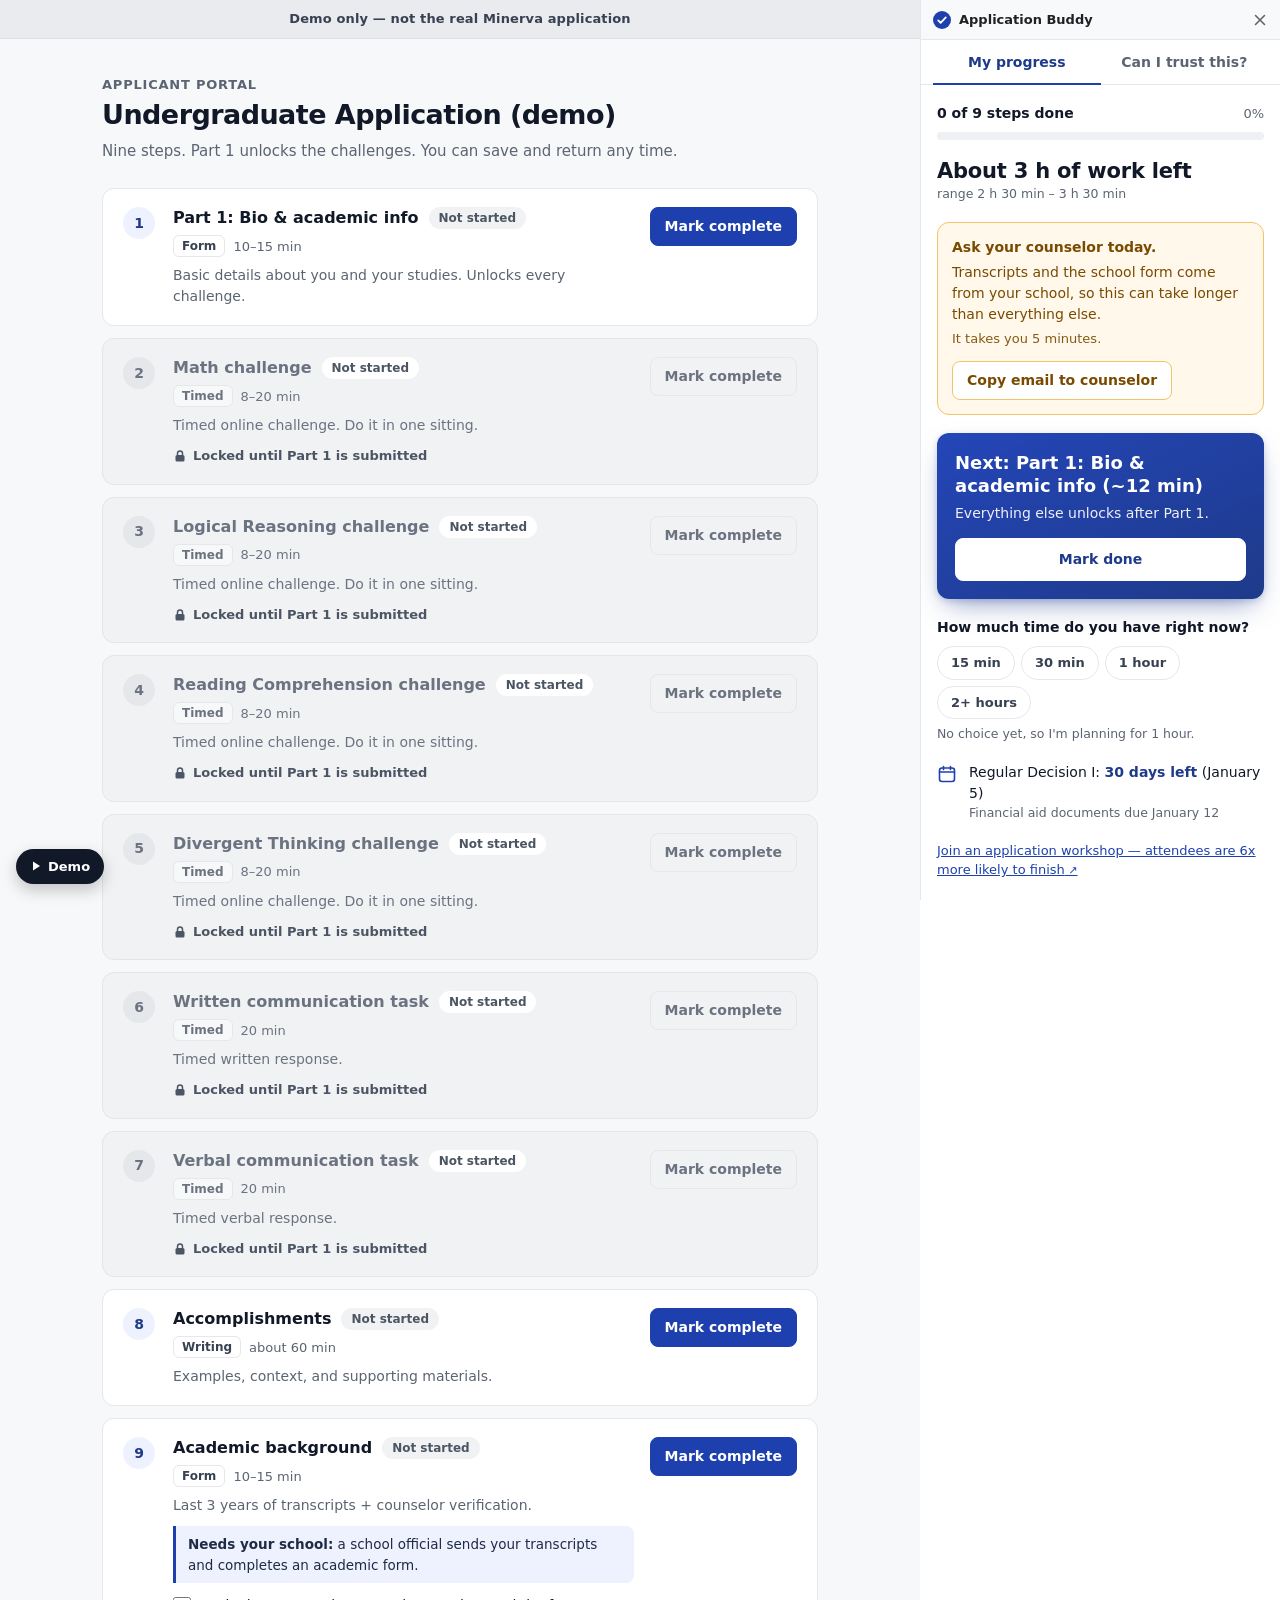
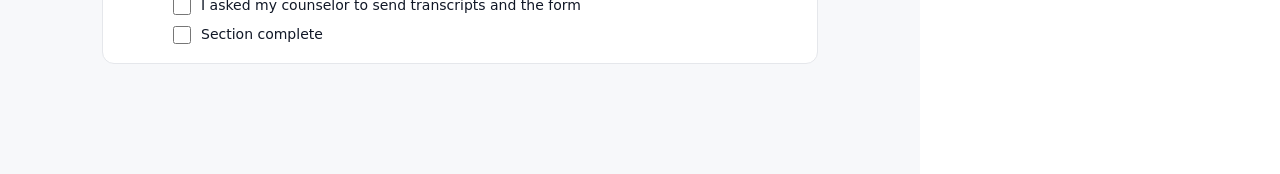
==== application-buddy.html @ 8a514591 "Add Application Buddy demo and Chrome extension prototype application-buddy.html: single-file clicka" ====
<!DOCTYPE html>
<html lang="en">
<head>
<meta charset="utf-8">
<meta name="viewport" content="width=device-width, initial-scale=1">
<title>Minerva Application Buddy (demo)</title>
<style>
/* SHARED-CSS START (also used by the Chrome extension panel) */

/* ---------- Colors, sizes, fonts ---------- */
:root {
  --accent: #1e40af;          /* deep blue: the one accent color */
  --accent-strong: #1e3a8a;
  --accent-soft: #eef2ff;
  --text: #111827;
  --muted: #5b6472;
  --border: #e5e7eb;
  --bg: #ffffff;
  --bg-soft: #f7f8fa;
  --amber-bg: #fff8eb;        /* amber: only for the counselor warning */
  --amber-border: #f3c26b;
  --amber-text: #7a4a00;
  --green: #15803d;           /* green: only for "done" */
  --green-bg: #e8f6ee;
  --green-text: #166534;
  --radius: 12px;
  --radius-sm: 8px;
  --font: system-ui, -apple-system, "Segoe UI", Roboto, "Helvetica Neue", Arial, sans-serif;
}

* { box-sizing: border-box; }
html, body { margin: 0; }
body {
  font-family: var(--font);
  font-size: 15px;
  line-height: 1.5;
  color: var(--text);
  background: var(--bg);
  -webkit-font-smoothing: antialiased;
}
a { color: var(--accent); }
button { font: inherit; cursor: pointer; }
button:disabled { cursor: not-allowed; }
[hidden] { display: none !important; }

/* Visible keyboard focus everywhere */
:focus-visible { outline: 3px solid #2563eb; outline-offset: 2px; border-radius: 6px; }

/* ---------- Buttons ---------- */
.btn {
  display: inline-flex; align-items: center; justify-content: center; gap: 6px;
  border: 1px solid var(--accent);
  background: var(--accent);
  color: #fff;
  border-radius: var(--radius-sm);
  padding: 8px 14px;
  font-size: 14px; font-weight: 600;
  text-decoration: none;
  white-space: nowrap;
  transition: background .15s, border-color .15s, color .15s, transform .1s;
}
.btn:hover { background: var(--accent-strong); border-color: var(--accent-strong); }
.btn:active { transform: translateY(1px); }
.btn-secondary { background: #fff; color: var(--accent); border-color: #c7d2fe; }
.btn-secondary:hover { background: var(--accent-soft); border-color: #a5b4fc; }
.btn:disabled, .btn:disabled:hover { background: #f1f2f4; border-color: #e5e7eb; color: #6b7280; transform: none; }

/* ---------- Side panel shell (looks like a Chrome side panel) ---------- */
.panel { background: #fff; display: flex; flex-direction: column; min-width: 0; }
.panel-bar {
  height: 40px; flex-shrink: 0;
  display: flex; align-items: center; gap: 8px;
  padding: 0 6px 0 12px;
  background: #f8f9fb;
  border-bottom: 1px solid var(--border);
  font-size: 13px; font-weight: 600; color: #202124;
}
.panel-bar .logo { width: 18px; height: 18px; flex-shrink: 0; }
.panel-bar .x {
  margin-left: auto; width: 28px; height: 28px;
  display: grid; place-items: center;
  border: 0; border-radius: 50%; background: transparent; color: #5f6368;
}
.panel-bar .x:hover { background: #e8eaed; }

.tabs { display: flex; flex-shrink: 0; padding: 0 12px; border-bottom: 1px solid var(--border); }
.tab {
  flex: 1; background: none; border: 0;
  border-bottom: 2px solid transparent;
  padding: 12px 4px 10px; margin-bottom: -1px;
  font-size: 14px; font-weight: 600; color: var(--muted);
}
.tab:hover { color: var(--text); }
.tab[aria-selected="true"] { color: var(--accent-strong); border-bottom-color: var(--accent); }

.panel-body { flex: 1; overflow-y: auto; }
.tab-panel { padding: 18px 16px 28px; display: flex; flex-direction: column; gap: 18px; }

.muted { color: var(--muted); }
.block p { margin: 0; }

/* 1. Progress */
.progress-head { display: flex; justify-content: space-between; align-items: baseline; font-size: 14px; font-weight: 600; }
.progress-head .muted { font-weight: 500; font-size: 13px; }
.bar { height: 8px; margin-top: 8px; background: #eef0f3; border-radius: 999px; overflow: hidden; }
.bar-fill {
  height: 100%; width: 0; background: var(--accent); border-radius: 999px;
  transition: width .6s cubic-bezier(.2, .8, .2, 1), background .3s;
}
.bar-fill.complete { background: var(--green); }

/* 2. Time left */
.time-big { font-size: 21px; font-weight: 700; line-height: 1.3; letter-spacing: -.01em; font-variant-numeric: tabular-nums; }
.time-range { margin-top: 2px; font-size: 12.5px; color: var(--muted); }

/* Generic cards */
.card { border: 1px solid var(--border); border-radius: var(--radius); padding: 14px; background: #fff; }
.card p { margin: 0; font-size: 14px; }
.card-title { font-weight: 700; margin-bottom: 4px !important; }
.card-small { margin-top: 4px !important; font-size: 13px !important; opacity: .9; }

/* 3. Waiting on others */
.card-amber { background: var(--amber-bg); border-color: var(--amber-border); color: var(--amber-text); }
.btn-amber { margin-top: 12px; background: #fff; color: var(--amber-text); border-color: var(--amber-border); }
.btn-amber:hover { background: #fff1d6; border-color: #e9a93a; }
.btn-amber.copied { background: var(--green-bg); color: var(--green-text); border-color: #9fd8b5; }
.card-calm { display: flex; gap: 10px; align-items: center; background: var(--bg-soft); color: #374151; font-size: 14px; }
.card-calm svg { flex-shrink: 0; }

/* 4. Next step: the visually strongest element */
.next {
  position: relative; overflow: hidden;
  padding: 18px;
  border-radius: var(--radius);
  background: linear-gradient(155deg, #2446b8 0%, #1e3a8a 100%);
  color: #fff;
  box-shadow: 0 12px 28px -10px rgba(30, 58, 138, .55), 0 2px 6px rgba(30, 58, 138, .18);
  transition: background .4s;
}
.next:focus-visible { outline-color: #93c5fd; }
.next-title { margin: 0 0 6px; font-size: 18px; font-weight: 700; line-height: 1.3; }
.next-why { margin: 0; font-size: 14px; opacity: .92; }
.next-hint {
  display: flex; gap: 8px; align-items: center;
  margin: 10px 0 0; padding: 7px 10px;
  border-radius: 8px; background: rgba(255, 255, 255, .13);
  font-size: 13px;
}
.btn-light { width: 100%; margin-top: 14px; padding: 10px 14px; background: #fff; color: var(--accent-strong); border-color: #fff; }
.btn-light:hover { background: #e0e7ff; border-color: #e0e7ff; }
.next.swap { animation: swap .4s ease; }
@keyframes swap { from { opacity: .35; transform: translateY(6px); } to { opacity: 1; transform: none; } }
.next.celebrate { background: linear-gradient(155deg, #16a34a 0%, #166534 100%); box-shadow: 0 12px 28px -10px rgba(22, 101, 52, .5); }

/* Celebration check + confetti */
.check-anim { display: block; width: 52px; height: 52px; margin-bottom: 10px; }
.check-anim circle { fill: none; stroke: rgba(255, 255, 255, .55); stroke-width: 3; stroke-dasharray: 151; stroke-dashoffset: 151; animation: draw .6s ease-out forwards; }
.check-anim path { fill: none; stroke: #fff; stroke-width: 4; stroke-linecap: round; stroke-linejoin: round; stroke-dasharray: 40; stroke-dashoffset: 40; animation: draw .4s .45s ease-out forwards; }
@keyframes draw { to { stroke-dashoffset: 0; } }
.confetti {
  position: absolute; top: -12px; width: 7px; height: 11px; border-radius: 2px;
  pointer-events: none; opacity: 0;
  animation: confetti-fall 1.5s ease-out forwards;
}
@keyframes confetti-fall {
  0%   { opacity: 1; transform: translate(0, 0) rotate(0deg); }
  100% { opacity: 0; transform: translate(var(--dx), 230px) rotate(var(--rot)); }
}

/* 5. Time picker */
.q { font-size: 14px; font-weight: 600; }
.chips { display: flex; flex-wrap: wrap; gap: 6px; margin-top: 8px; }
.chip {
  padding: 6px 13px; border-radius: 999px;
  border: 1px solid var(--border); background: #fff; color: #374151;
  font-size: 13px; font-weight: 600;
  transition: background .15s, border-color .15s, color .15s;
}
.chip:hover { border-color: #a5b4fc; background: var(--accent-soft); }
.chip[aria-pressed="true"] { background: var(--accent); border-color: var(--accent); color: #fff; }
.assume { margin-top: 6px !important; font-size: 12.5px; color: var(--muted); }

/* 6. Deadline */
.deadline { display: flex; gap: 12px; align-items: flex-start; }
.deadline svg { flex-shrink: 0; margin-top: 2px; color: var(--accent); }
.deadline-main { font-size: 14px; }
.deadline-main strong { color: var(--accent-strong); }
.deadline-sub { font-size: 12.5px; color: var(--muted); }

/* 7. Workshop link */
.small-link { font-size: 13px; font-weight: 500; }

/* Trust tab */
.card-q { margin: 0 0 6px; font-size: 15px; }
.card-actions { display: flex; flex-wrap: wrap; align-items: center; gap: 8px 14px; margin-top: 12px; }
.card-actions .btn { white-space: normal; text-align: center; }
.text-link { font-size: 13.5px; font-weight: 500; }
a[target="_blank"].text-link::after, a[target="_blank"].small-link::after { content: " \2197"; font-size: .85em; }
.dates { width: 100%; border-collapse: collapse; font-size: 13px; margin-top: 6px; }
.dates th, .dates td { text-align: left; padding: 7px 6px 7px 0; border-bottom: 1px solid var(--border); vertical-align: top; }
.dates th { font-size: 12px; font-weight: 600; color: var(--muted); }
.dates tr:last-child td { border-bottom: 0; }
.dates td:first-child { font-weight: 600; }
.footnote { margin: 0; font-size: 12.5px; color: var(--muted); text-align: center; }

/* Respect "reduce motion" settings */
@media (prefers-reduced-motion: reduce) {
  *, *::before, *::after { animation: none !important; transition: none !important; }
  .check-anim circle, .check-anim path { stroke-dashoffset: 0; }
  .confetti { display: none; }
}
/* SHARED-CSS END */

/* ---------- Page layout: portal on the left, panel on the right ---------- */
.app { display: grid; grid-template-columns: minmax(0, 1fr) 360px; min-height: 100vh; }
.app > .panel { position: sticky; top: 0; height: 100vh; width: 360px; border-left: 1px solid var(--border); }
@media (max-width: 899px) {
  .app { grid-template-columns: 1fr; }
  .app > .panel { position: static; height: auto; width: 100%; border-left: 0; border-top: 1px solid var(--border); }
  .app > .panel .panel-body { overflow: visible; }
}

/* ---------- Mock application portal ---------- */
.portal { background: var(--bg-soft); min-width: 0; }
.demo-banner {
  padding: 9px 16px; text-align: center;
  background: #e9ebef; color: #374151;
  font-size: 13px; font-weight: 600; letter-spacing: .01em;
  border-bottom: 1px solid #dcdfe4;
}
.portal-inner { max-width: 780px; margin: 0 auto; padding: 36px 32px 110px; }
.portal-kicker { margin: 0 0 4px; font-size: 13px; font-weight: 600; color: var(--muted); text-transform: uppercase; letter-spacing: .06em; }
.portal h1 { margin: 0; font-size: 27px; letter-spacing: -.02em; line-height: 1.25; }
.portal-sub { margin: 8px 0 0; color: var(--muted); }

.step-list { list-style: none; margin: 26px 0 0; padding: 0; display: flex; flex-direction: column; gap: 12px; }
.step-card {
  display: grid; grid-template-columns: 34px minmax(0, 1fr) auto; gap: 16px; align-items: start;
  padding: 18px 20px;
  background: #fff;
  border: 1px solid var(--border);
  border-radius: var(--radius);
  transition: background .25s, border-color .25s, box-shadow .25s;
}
.step-num {
  width: 32px; height: 32px; border-radius: 50%;
  display: grid; place-items: center;
  background: var(--accent-soft); color: var(--accent-strong);
  font-size: 14px; font-weight: 700;
  transition: background .25s, color .25s;
}
.step-num .tick { display: none; }
.step-card.done { border-color: #cdebd9; }
.step-card.done .step-num { background: var(--green-bg); color: var(--green-text); }
.step-card.done .step-num .num { display: none; }
.step-card.done .step-num .tick { display: block; }
.step-top { display: flex; flex-wrap: wrap; align-items: center; gap: 6px 10px; }
.step-name { margin: 0; font-size: 16px; font-weight: 650; line-height: 1.35; }
.pill { padding: 2px 10px; border-radius: 999px; background: #f1f2f4; color: #4b5563; font-size: 12px; font-weight: 600; transition: background .25s, color .25s; }
.pill.done { background: var(--green-bg); color: var(--green-text); }
.step-meta { display: flex; flex-wrap: wrap; align-items: center; gap: 8px; margin-top: 6px; font-size: 13px; color: var(--muted); }
.tag { padding: 1px 8px; border-radius: 6px; border: 1px solid var(--border); background: #fff; color: #374151; font-size: 12px; font-weight: 600; }
.step-desc { margin: 8px 0 0; font-size: 14px; color: var(--muted); }
.lock-note { display: flex; align-items: center; gap: 6px; margin: 10px 0 0; font-size: 13px; font-weight: 600; color: #4b5563; }

/* Locked challenge cards are greyed out */
.step-card.locked { background: #f1f2f4; border-color: #e3e5e9; }
.step-card.locked .step-name,
.step-card.locked .step-desc,
.step-card.locked .step-meta { color: #6b7280; }
.step-card.locked .step-num { background: #e5e7eb; color: #6b7280; }
.step-card.locked .tag { background: #f7f8fa; color: #6b7280; }
.step-card.locked .pill { background: #fff; }

/* Step 9: external dependency + two checkboxes */
.ext-note { margin-top: 10px; padding: 8px 12px; border-left: 3px solid var(--accent); background: var(--accent-soft); border-radius: 0 8px 8px 0; font-size: 13.5px; color: #1f2a44; }
.checks { display: flex; flex-direction: column; gap: 8px; margin-top: 12px; }
.check { display: flex; align-items: flex-start; gap: 10px; font-size: 14px; cursor: pointer; }
.check input { width: 18px; height: 18px; margin: 2px 0 0; flex-shrink: 0; accent-color: var(--accent); cursor: pointer; }

/* Highlight a card when the panel changes it */
.step-card.flash { animation: flash 1.1s ease-out; }
@keyframes flash { 0% { box-shadow: 0 0 0 4px rgba(37, 99, 235, .45); } 100% { box-shadow: 0 0 0 0 rgba(37, 99, 235, 0); } }

@media (max-width: 600px) {
  .portal-inner { padding: 24px 16px 100px; }
  .step-card { grid-template-columns: 32px minmax(0, 1fr); padding: 16px; }
  .step-action { grid-column: 2; }
}

/* ---------- Floating demo controls ---------- */
.demo { position: fixed; left: 16px; bottom: 16px; z-index: 50; }
.demo-toggle {
  display: inline-flex; align-items: center; gap: 6px;
  padding: 8px 14px; border: 0; border-radius: 999px;
  background: #111827; color: #fff;
  font-size: 13px; font-weight: 600;
  box-shadow: 0 6px 16px rgba(0, 0, 0, .22);
}
.demo-toggle:hover { background: #1f2937; }
.demo-menu {
  position: absolute; left: 0; bottom: 46px; min-width: 200px;
  display: flex; flex-direction: column; padding: 6px;
  background: #fff; border: 1px solid var(--border); border-radius: 12px;
  box-shadow: 0 12px 32px rgba(0, 0, 0, .14);
}
.demo-menu .label { padding: 6px 10px 4px; font-size: 11px; font-weight: 700; color: var(--muted); text-transform: uppercase; letter-spacing: .06em; }
.demo-menu button { padding: 8px 10px; border: 0; border-radius: 8px; background: none; text-align: left; font-size: 14px; color: var(--text); }
.demo-menu button:hover { background: var(--bg-soft); }
.demo-menu hr { width: 100%; margin: 4px 0; border: 0; border-top: 1px solid var(--border); }

.toast {
  position: fixed; left: 50%; bottom: 20px; z-index: 60;
  transform: translate(-50%, 20px); opacity: 0;
  padding: 8px 14px; border-radius: 999px;
  background: #111827; color: #fff; font-size: 13px; font-weight: 600;
  pointer-events: none; transition: opacity .2s, transform .2s;
}
.toast.show { opacity: 1; transform: translate(-50%, 0); }
</style>
</head>
<body>

<div class="app">

  <!-- ======================= LEFT: MOCK APPLICATION PORTAL ======================= -->
  <main class="portal" id="portal">
    <div class="demo-banner" role="note">Demo only — not the real Minerva application</div>
    <div class="portal-inner">
      <p class="portal-kicker">Applicant portal</p>
      <h1>Undergraduate Application (demo)</h1>
      <p class="portal-sub">Nine steps. Part 1 unlocks the challenges. You can save and return any time.</p>
      <!-- Step cards are generated from the STEPS array in the script below -->
      <ol class="step-list" id="stepList" aria-label="Application steps"></ol>
    </div>
  </main>

  <!-- ======================= RIGHT: BUDDY SIDE PANEL ======================= -->
<!-- PANEL START -->
  <aside class="panel" id="buddyPanel" aria-label="Application Buddy">
    <!-- Thin top bar, like Chrome's side panel -->
    <div class="panel-bar">
      <svg class="logo" viewBox="0 0 20 20" aria-hidden="true"><circle cx="10" cy="10" r="10" fill="#1e40af"/><path d="M5.8 10.4l2.7 2.7 5.7-6" fill="none" stroke="#fff" stroke-width="2" stroke-linecap="round" stroke-linejoin="round"/></svg>
      <span>Application Buddy</span>
      <button class="x" id="closeBtn" type="button" aria-label="Close panel" title="Close">
        <svg width="14" height="14" viewBox="0 0 14 14" aria-hidden="true"><path d="M2.5 2.5l9 9M11.5 2.5l-9 9" stroke="currentColor" stroke-width="1.6" stroke-linecap="round"/></svg>
      </button>
    </div>

    <!-- Two tabs -->
    <div class="tabs" role="tablist" aria-label="Buddy sections">
      <button class="tab" type="button" role="tab" id="tabBtnProgress" aria-controls="tabProgress" aria-selected="true" tabindex="0">My progress</button>
      <button class="tab" type="button" role="tab" id="tabBtnTrust" aria-controls="tabTrust" aria-selected="false" tabindex="-1">Can I trust this?</button>
    </div>

    <div class="panel-body">

      <!-- ============ TAB 1: MY PROGRESS ============ -->
      <section class="tab-panel" id="tabProgress" role="tabpanel" aria-labelledby="tabBtnProgress">

        <!-- 1. Progress bar -->
        <div class="block">
          <div class="progress-head">
            <span id="progressText">0 of 9 steps done</span>
            <span class="muted" id="progressPct">0%</span>
          </div>
          <div class="bar" id="progressBar" role="progressbar" aria-label="Steps done" aria-valuemin="0" aria-valuemax="9" aria-valuenow="0">
            <div class="bar-fill" id="progressFill"></div>
          </div>
        </div>

        <!-- 2. Time left -->
        <div class="block">
          <p class="time-big" id="timeLeft">About 3 h of work left</p>
          <p class="time-range" id="timeRange"></p>
        </div>

        <!-- 3. Waiting on others -->
        <div class="card card-amber" id="counselorCard">
          <p class="card-title">Ask your counselor today.</p>
          <p>Transcripts and the school form come from your school, so this can take longer than everything else.</p>
          <p class="card-small">It takes you 5 minutes.</p>
          <button class="btn btn-amber" id="copyEmailBtn" type="button">Copy email to counselor</button>
        </div>
        <div class="card card-calm" id="counselorNote" hidden>
          <svg width="18" height="18" viewBox="0 0 20 20" aria-hidden="true"><circle cx="10" cy="10" r="10" fill="#e8f6ee"/><path d="M5.8 10.4l2.7 2.7 5.7-6" fill="none" stroke="#15803d" stroke-width="2" stroke-linecap="round" stroke-linejoin="round"/></svg>
          <span>Counselor asked — follow up if nothing arrives.</span>
        </div>

        <!-- 4. Next step (most important element) -->
        <div class="next" id="nextCard" tabindex="-1" aria-live="polite">
          <svg class="check-anim" id="celebrateArt" viewBox="0 0 52 52" aria-hidden="true" hidden><circle cx="26" cy="26" r="24"/><path d="M15 27l7.5 7.5L37.5 19"/></svg>
          <h2 class="next-title" id="nextTitle">Next: …</h2>
          <p class="next-why" id="nextWhy"></p>
          <p class="next-hint" id="nextHint" hidden></p>
          <button class="btn btn-light" id="nextBtn" type="button">Mark done</button>
        </div>

        <!-- 5. Time picker -->
        <div class="block">
          <p class="q" id="timeQ">How much time do you have right now?</p>
          <div class="chips" id="timeChips" role="group" aria-labelledby="timeQ"></div>
          <p class="assume" id="timeAssume">No choice yet, so I'm planning for 1 hour.</p>
        </div>

        <!-- 6. Deadline countdown -->
        <div class="block deadline">
          <svg width="20" height="20" viewBox="0 0 20 20" aria-hidden="true"><rect x="2.5" y="4" width="15" height="13.5" rx="2.5" fill="none" stroke="currentColor" stroke-width="1.6"/><path d="M2.5 8h15M6.5 2.5v3M13.5 2.5v3" stroke="currentColor" stroke-width="1.6" stroke-linecap="round"/></svg>
          <div>
            <p class="deadline-main" id="deadlineMain"></p>
            <p class="deadline-sub" id="deadlineSub"></p>
          </div>
        </div>

        <!-- 7. Workshop link -->
        <a class="small-link" href="https://www.minerva.edu/events/" target="_blank" rel="noopener">Join an application workshop — attendees are 6x more likely to finish</a>
        <!-- EXTENSION-CHECKLIST-SLOT -->
      </section>

      <!-- ============ TAB 2: CAN I TRUST THIS? ============ -->
      <section class="tab-panel" id="tabTrust" role="tabpanel" aria-labelledby="tabBtnTrust" hidden>

        <article class="card">
          <h3 class="card-q">Is Minerva accredited?</h3>
          <p>Yes. Minerva University is an independent, non-profit institution accredited by the WASC Senior College and University Commission (WSCUC).</p>
          <div class="card-actions">
            <a class="btn btn-secondary" href="https://www.wscuc.org/" target="_blank" rel="noopener">Verify on WSCUC's website</a>
            <a class="text-link" href="https://www.minerva.edu/accreditation" target="_blank" rel="noopener">Minerva's accreditation page</a>
          </div>
        </article>

        <article class="card">
          <h3 class="card-q">Is the application legit?</h3>
          <p>Yes. There are no standardized tests; you take timed online challenges instead, and you can save and return any time.</p>
          <div class="card-actions">
            <a class="text-link" href="https://www.minerva.edu/undergraduate/admissions/" target="_blank" rel="noopener">Minerva's admissions page</a>
          </div>
        </article>

        <article class="card">
          <h3 class="card-q">Key dates</h3>
          <!-- Filled from the DEADLINES array -->
          <table class="dates" id="datesTable"></table>
        </article>

        <article class="card">
          <h3 class="card-q">Talk to a real person</h3>
          <div class="card-actions">
            <a class="btn" href="mailto:admissions@minerva.edu">Email admissions</a>
            <button class="btn btn-secondary" type="button" disabled>Chat with a current student — coming soon</button>
          </div>
        </article>

        <p class="footnote">Answers link to sources so you can check them yourself.</p>
      </section>
    </div>
  </aside>
<!-- PANEL END -->
</div>

<!-- ======================= DEMO CONTROLS (bottom-left) ======================= -->
<div class="demo" id="demo">
  <div class="demo-menu" id="demoMenu" hidden>
    <span class="label">Jump to a state</span>
    <button type="button" data-preset="fresh">Fresh applicant</button>
    <button type="button" data-preset="halfway">Halfway</button>
    <button type="button" data-preset="almost">Almost done</button>
    <hr>
    <button type="button" data-preset="reset">Reset</button>
  </div>
  <button class="demo-toggle" id="demoToggle" type="button" aria-expanded="false" aria-controls="demoMenu">
    <svg width="12" height="12" viewBox="0 0 12 12" aria-hidden="true"><path d="M3 1.5v9l7-4.5z" fill="currentColor"/></svg>
    Demo
  </button>
</div>
<div class="toast" id="toast" role="status" aria-live="polite"></div>

<script>
// SHARED-JS START (also used by the Chrome extension panel)

/* =====================================================================
   1. APPLICATION DATA  <-- edit times and text here
   min / max = Minerva's published range in minutes, mid = midpoint used for totals.
   type: "form" | "timed" | "writing". Timed steps 2-7 stay locked until step 1 is done.
   ===================================================================== */
const STEPS = [
  { id: 1, name: "Part 1: Bio & academic info", type: "form", min: 10, max: 15, mid: 12,
    desc: "Basic details about you and your studies. Unlocks every challenge." },
  { id: 2, name: "Math challenge", type: "timed", min: 8, max: 20, mid: 14,
    desc: "Timed online challenge. Do it in one sitting." },
  { id: 3, name: "Logical Reasoning challenge", type: "timed", min: 8, max: 20, mid: 14,
    desc: "Timed online challenge. Do it in one sitting." },
  { id: 4, name: "Reading Comprehension challenge", type: "timed", min: 8, max: 20, mid: 14,
    desc: "Timed online challenge. Do it in one sitting." },
  { id: 5, name: "Divergent Thinking challenge", type: "timed", min: 8, max: 20, mid: 14,
    desc: "Timed online challenge. Do it in one sitting." },
  { id: 6, name: "Written communication task", type: "timed", min: 20, max: 20, mid: 20,
    desc: "Timed written response." },
  { id: 7, name: "Verbal communication task", type: "timed", min: 20, max: 20, mid: 20,
    desc: "Timed verbal response." },
  { id: 8, name: "Accomplishments", type: "writing", min: 60, max: 60, mid: 60, approx: true,
    desc: "Examples, context, and supporting materials." },
  { id: 9, name: "Academic background", type: "form", min: 10, max: 15, mid: 12, external: true,
    desc: "Last 3 years of transcripts + counselor verification." },
];

// Deadlines (dates are YYYY-MM-DD)
const DEADLINES = [
  { round: "Regular Decision I",  admissions: "2027-01-05", aid: "2027-01-12", decisions: "2027-02-26" },
  { round: "Regular Decision II", admissions: "2027-03-02", aid: "2027-03-09", decisions: "2027-04-12" },
];

// Time picker choices (minutes). "2+ hours" counts as 120.
const TIME_CHOICES = [
  { label: "15 min",   minutes: 15 },
  { label: "30 min",   minutes: 30 },
  { label: "1 hour",   minutes: 60 },
  { label: "2+ hours", minutes: 120 },
];
const DEFAULT_MINUTES = 60;   // used when no time is picked
const FOCUS_BUFFER = 5;       // timed steps need their max time + 5 min

const TYPE_LABEL = { form: "Form", timed: "Timed", writing: "Writing" };

// Template copied by "Copy email to counselor"
const COUNSELOR_EMAIL = [
  "Subject: Transcript request for my Minerva University application",
  "",
  "Hi [Counselor's name],",
  "",
  "I'm applying to Minerva University (Regular Decision I, deadline January 5, 2027).",
  "Could you please send my transcripts from the last 3 years and complete the school's academic form when Minerva's request arrives?",
  "",
  "Thank you so much for your help!",
  "",
  "Best,",
  "[Your name]",
].join("\n");

/* =====================================================================
   2. STATE  (what the applicant has done)
   done:  { stepId: true }   asked: step 9(a) checkbox   time: picked minutes or null
   ===================================================================== */
const STORAGE_KEY = "minervaBuddy.v1";
let state = freshState();

function freshState() {
  return { done: {}, asked: false, time: null };
}

// Turn whatever was saved into a clean, valid state object
function normalizeState(raw) {
  const clean = freshState();
  if (raw && typeof raw === "object") {
    if (raw.done && typeof raw.done === "object") {
      STEPS.forEach(s => { if (raw.done[s.id]) clean.done[s.id] = true; });
    }
    clean.asked = !!raw.asked;
    if (TIME_CHOICES.some(c => c.minutes === raw.time)) clean.time = raw.time;
  }
  return clean;
}

function isDone(id) { return state.done[id] === true; }
function doneCount() { return STEPS.filter(s => isDone(s.id)).length; }
function isLocked(step) { return step.type === "timed" && !isDone(1); }
function stepById(id) { return STEPS.find(s => s.id === id); }

// Mark a step done / not done. Finishing step 9 implies the counselor was asked.
function setStepDone(id, value) {
  if (value) state.done[id] = true; else delete state.done[id];
  if (id === 9 && value) state.asked = true;
}

// Step 9(a). Un-asking the counselor also un-completes step 9.
function setAsked(value) {
  state.asked = value;
  if (!value) delete state.done[9];
}

/* =====================================================================
   3. SMALL HELPERS
   ===================================================================== */
const $ = id => document.getElementById(id);
const reduceMotion = window.matchMedia && window.matchMedia("(prefers-reduced-motion: reduce)").matches;

function roundTo5(min) { return Math.round(min / 5) * 5; }

// 130 -> "2 h 10 min", 180 -> "3 h", 45 -> "45 min"
function formatMinutes(min) {
  const m = roundTo5(min);
  if (m <= 0) return "0 min";
  const h = Math.floor(m / 60), r = m % 60;
  if (!h) return r + " min";
  if (!r) return h + " h";
  return h + " h " + r + " min";
}

function rangeText(step) {
  if (step.min === step.max) return (step.approx ? "about " : "") + step.min + " min";
  return step.min + "–" + step.max + " min";
}

// Dates are compared as calendar days (no time-zone surprises)
function dayValue(iso) { const [y, m, d] = iso.split("-").map(Number); return Date.UTC(y, m - 1, d); }
function daysUntil(iso) {
  const now = new Date();
  const today = Date.UTC(now.getFullYear(), now.getMonth(), now.getDate());
  return Math.round((dayValue(iso) - today) / 86400000);
}
function longDate(iso)  { return new Date(dayValue(iso)).toLocaleDateString("en-US", { month: "long", day: "numeric", timeZone: "UTC" }); }
function shortDate(iso) { return new Date(dayValue(iso)).toLocaleDateString("en-US", { month: "short", day: "numeric", year: "numeric", timeZone: "UTC" }); }

// The first round whose admissions deadline hasn't passed yet
function activeRound() { return DEADLINES.find(r => daysUntil(r.admissions) >= 0) || null; }

// Copy text to the clipboard, with an old-school fallback
async function copyText(text) {
  try { await navigator.clipboard.writeText(text); return true; } catch (e) { /* try fallback */ }
  try {
    const ta = document.createElement("textarea");
    ta.value = text; ta.setAttribute("readonly", ""); ta.style.position = "fixed"; ta.style.opacity = "0";
    document.body.appendChild(ta); ta.select();
    const ok = document.execCommand("copy");
    ta.remove();
    return ok;
  } catch (e) { return false; }
}

/* =====================================================================
   4. NEXT-STEP RULES  (plain if/else, no AI)
   ===================================================================== */
function getNextStep() {
  if (doneCount() === STEPS.length) return { kind: "done" };

  if (!isDone(1)) {
    return { kind: "step", step: stepById(1), why: "Everything else unlocks after Part 1." };
  }
  if (!state.asked) {
    return { kind: "counselor", why: "This one depends on someone else, so start it first." };
  }

  const available = state.time ?? DEFAULT_MINUTES;
  for (const step of STEPS) {
    if (isDone(step.id)) continue;
    const fits = step.type === "timed"
      ? available >= step.max + FOCUS_BUFFER   // timed: needs full focus time
      : available >= step.mid;                 // others: midpoint is enough
    if (fits) {
      return {
        kind: "step", step,
        why: "First open step that fits " + (state.time ? "your " + choiceLabel(state.time) : "about 1 hour") + ".",
        hint: step.type === "timed" ? "Find a quiet spot and close other programs." : null,
      };
    }
  }
  return { kind: "none" };
}

function choiceLabel(min) { return (TIME_CHOICES.find(c => c.minutes === min) || {}).label || min + " min"; }

/* =====================================================================
   5. PANEL RENDERING  (reads state, updates the panel)
   ===================================================================== */
function renderPanel() {
  renderProgress();
  renderTimeLeft();
  renderWaiting();
  renderNext();
  renderChips();
  renderDeadline();
}

// 1. Progress bar
function renderProgress() {
  const n = doneCount(), total = STEPS.length;
  const pct = Math.round((n / total) * 100);
  $("progressText").textContent = n + " of " + total + " steps done";
  $("progressPct").textContent = pct + "%";
  $("progressFill").style.width = pct + "%";
  $("progressFill").classList.toggle("complete", n === total);
  $("progressBar").setAttribute("aria-valuenow", n);
  $("progressBar").setAttribute("aria-valuetext", n + " of " + total + " steps done");
}

// 2. Time left (number animates smoothly between values)
let shownMinutes = null, timeAnim = null;
function renderTimeLeft() {
  const open = STEPS.filter(s => !isDone(s.id));
  const sum = key => open.reduce((t, s) => t + s[key], 0);
  const target = sum("mid");

  $("timeRange").textContent = open.length
    ? "range " + formatMinutes(sum("min")) + " – " + formatMinutes(sum("max"))
    : "All 9 steps are complete.";

  const paint = v => {
    $("timeLeft").textContent = roundTo5(v) > 0 ? "About " + formatMinutes(v) + " of work left" : "No work left. Just submit!";
  };
  cancelAnimationFrame(timeAnim);
  if (shownMinutes === null || reduceMotion) { shownMinutes = target; paint(target); return; }
  const from = shownMinutes, start = performance.now(), duration = 500;
  const tick = now => {
    const p = Math.min(1, (now - start) / duration);
    shownMinutes = from + (target - from) * (1 - Math.pow(1 - p, 3));  // ease-out
    paint(p < 1 ? shownMinutes : target);
    if (p < 1) timeAnim = requestAnimationFrame(tick); else shownMinutes = target;
  };
  timeAnim = requestAnimationFrame(tick);
}

// 3. Waiting on others
function renderWaiting() {
  $("counselorCard").hidden = state.asked;
  $("counselorNote").hidden = !state.asked;
}

// 4. Next step card
let lastNextKey = null;
function renderNext() {
  const next = getNextStep();
  const card = $("nextCard"), title = $("nextTitle"), why = $("nextWhy"), hint = $("nextHint"), btn = $("nextBtn");
  let key;

  card.classList.remove("celebrate");
  $("celebrateArt").setAttribute("hidden", "");   // SVGs need the attribute, not .hidden
  hint.hidden = true;
  btn.hidden = false;

  if (next.kind === "done") {
    key = "done";
    const round = activeRound();
    card.classList.add("celebrate");
    $("celebrateArt").removeAttribute("hidden");
    title.textContent = "Everything's done — submit before " + (round ? longDate(round.admissions) : "the deadline") + "!";
    why.textContent = "All 9 steps are complete. Nice work.";
    btn.hidden = true;
  } else if (next.kind === "counselor") {
    key = "counselor";
    title.textContent = "Next: Email your counselor (5 min)";
    why.textContent = next.why;
    btn.setAttribute("aria-label", "Mark counselor email done");
  } else if (next.kind === "step") {
    key = "step-" + next.step.id;
    title.textContent = "Next: " + next.step.name + " (~" + next.step.mid + " min)";
    why.textContent = next.why;
    if (next.hint) { hint.textContent = next.hint; hint.hidden = false; }
    btn.setAttribute("aria-label", "Mark " + next.step.name + " done");
  } else {
    key = "none";
    title.textContent = "Not enough time for a full step.";
    why.textContent = isDone(8)
      ? "Use it to review what you've already finished."
      : "Use it to gather links and files for your Accomplishments.";
    btn.hidden = true;
  }

  // Animate only when the suggestion actually changes
  if (lastNextKey !== null && key !== lastNextKey && !reduceMotion) {
    card.classList.remove("swap"); void card.offsetWidth; card.classList.add("swap");
    if (key === "done") burstConfetti(card);
  }
  lastNextKey = key;
}

function burstConfetti(container) {
  const colors = ["#ffffff", "#bbf7d0", "#86efac", "#bfdbfe", "#fde68a"];
  for (let i = 0; i < 28; i++) {
    const c = document.createElement("span");
    c.className = "confetti";
    c.style.left = (5 + Math.random() * 90) + "%";
    c.style.background = colors[i % colors.length];
    c.style.setProperty("--dx", (Math.random() * 80 - 40) + "px");
    c.style.setProperty("--rot", (Math.random() * 720 - 360) + "deg");
    c.style.animationDelay = (Math.random() * 0.25) + "s";
    container.appendChild(c);
    setTimeout(() => c.remove(), 1900);
  }
}

// 5. Time picker chips
function renderChips() {
  document.querySelectorAll("#timeChips .chip").forEach(chip => {
    chip.setAttribute("aria-pressed", String(Number(chip.dataset.minutes) === state.time));
  });
  $("timeAssume").hidden = state.time !== null;
}

// 6. Deadline countdown (uses today's real date)
function renderDeadline() {
  const round = activeRound();
  if (!round) {
    $("deadlineMain").textContent = "All 2027 application deadlines have passed.";
    $("deadlineSub").textContent = "";
    return;
  }
  const d = daysUntil(round.admissions);
  const left = d === 0 ? "due today" : d + (d === 1 ? " day" : " days") + " left";
  $("deadlineMain").innerHTML = round.round + ": <strong>" + left + "</strong> (" + longDate(round.admissions) + ")";
  $("deadlineSub").textContent = "Financial aid documents due " + longDate(round.aid);
}

// Key dates table on the trust tab
function renderDatesTable() {
  const rows = DEADLINES.map(r =>
    "<tr><td>" + r.round.replace("Regular Decision", "RD") + "</td><td>" + shortDate(r.admissions) +
    "</td><td>" + shortDate(r.aid) + "</td><td>" + shortDate(r.decisions) + "</td></tr>").join("");
  $("datesTable").innerHTML =
    "<thead><tr><th scope='col'>Round</th><th scope='col'>Apply by</th><th scope='col'>Financial aid</th><th scope='col'>Decision by</th></tr></thead><tbody>" +
    rows + "</tbody>";
}

/* =====================================================================
   6. PANEL EVENTS  (run once at start-up)
   ===================================================================== */
function bindPanel() {
  // Tabs (click + arrow keys)
  const tabs = [$("tabBtnProgress"), $("tabBtnTrust")];
  const selectTab = tab => tabs.forEach(t => {
    const on = t === tab;
    t.setAttribute("aria-selected", String(on));
    t.tabIndex = on ? 0 : -1;
    $(t.getAttribute("aria-controls")).hidden = !on;
  });
  tabs.forEach((t, i) => {
    t.addEventListener("click", () => selectTab(t));
    t.addEventListener("keydown", e => {
      if (e.key !== "ArrowRight" && e.key !== "ArrowLeft") return;
      const other = tabs[(i + 1) % tabs.length];
      selectTab(other); other.focus();
    });
  });
  window.showProgressTab = () => selectTab(tabs[0]);

  // Time chips (click the selected chip again to clear it)
  $("timeChips").innerHTML = TIME_CHOICES.map(c =>
    '<button class="chip" type="button" aria-pressed="false" data-minutes="' + c.minutes + '">' + c.label + "</button>").join("");
  $("timeChips").addEventListener("click", e => {
    const chip = e.target.closest(".chip");
    if (!chip) return;
    const m = Number(chip.dataset.minutes);
    state.time = state.time === m ? null : m;
    update();
  });

  // "Mark done" on the next-step card
  $("nextBtn").addEventListener("click", () => {
    const next = getNextStep();
    if (next.kind === "step") { setStepDone(next.step.id, true); update(next.step.id); }
    else if (next.kind === "counselor") { setAsked(true); update(9); }
    if ($("nextBtn").hidden) $("nextCard").focus();   // keep keyboard focus somewhere sensible
  });

  // Copy counselor email
  $("copyEmailBtn").addEventListener("click", async () => {
    const btn = $("copyEmailBtn");
    const ok = await copyText(COUNSELOR_EMAIL);
    btn.textContent = ok ? "Copied!" : "Couldn't copy. Try again.";
    btn.classList.toggle("copied", ok);
    clearTimeout(btn._t);
    btn._t = setTimeout(() => { btn.textContent = "Copy email to counselor"; btn.classList.remove("copied"); }, 2000);
  });

  renderDatesTable();
}
// SHARED-JS END

/* =====================================================================
   7. SAVING  (localStorage, wrapped in try/catch so it never breaks the demo)
   ===================================================================== */
function loadState() {
  try { return normalizeState(JSON.parse(localStorage.getItem(STORAGE_KEY))); }
  catch (e) { return freshState(); }
}
function saveState() {
  try { localStorage.setItem(STORAGE_KEY, JSON.stringify(state)); } catch (e) { /* storage unavailable */ }
}

// Call this after ANY change: saves, then redraws portal + panel.
// flashId highlights a portal card (used when the panel changes something).
function update(flashId) {
  saveState();
  renderPortal(flashId);
  renderPanel();
}

/* =====================================================================
   8. MOCK PORTAL  (left side)
   ===================================================================== */
const ICON_TICK = '<svg class="tick" width="16" height="16" viewBox="0 0 16 16" aria-hidden="true"><path d="M3.5 8.5l3 3 6-7" fill="none" stroke="currentColor" stroke-width="2.2" stroke-linecap="round" stroke-linejoin="round"/></svg>';
const ICON_LOCK = '<svg width="14" height="14" viewBox="0 0 14 14" aria-hidden="true"><rect x="2.5" y="6" width="9" height="6.5" rx="1.5" fill="currentColor"/><path d="M4.5 6V4.5a2.5 2.5 0 015 0V6" fill="none" stroke="currentColor" stroke-width="1.5"/></svg>';

function stepCardHTML(s) {
  const lock = s.type === "timed"
    ? '<p class="lock-note" data-lock hidden>' + ICON_LOCK + "Locked until Part 1 is submitted</p>" : "";
  const external = s.external
    ? '<div class="ext-note"><strong>Needs your school:</strong> a school official sends your transcripts and completes an academic form.</div>' +
      '<div class="checks">' +
        '<label class="check"><input type="checkbox" id="chkAsked"> I asked my counselor to send transcripts and the form</label>' +
        '<label class="check"><input type="checkbox" id="chkComplete"> Section complete</label>' +
      "</div>"
    : "";
  return (
    '<li class="step-card" id="step-' + s.id + '">' +
      '<div class="step-num" aria-hidden="true"><span class="num">' + s.id + "</span>" + ICON_TICK + "</div>" +
      '<div class="step-body">' +
        '<div class="step-top"><h2 class="step-name">' + s.name + '</h2><span class="pill" data-pill>Not started</span></div>' +
        '<div class="step-meta"><span class="tag">' + TYPE_LABEL[s.type] + "</span><span>" + rangeText(s) + "</span></div>" +
        '<p class="step-desc">' + s.desc + "</p>" + lock + external +
      "</div>" +
      '<div class="step-action"><button class="btn" type="button" data-toggle="' + s.id + '">Mark complete</button></div>' +
    "</li>"
  );
}

function buildPortal() {
  const list = $("stepList");
  list.innerHTML = STEPS.map(stepCardHTML).join("");

  // "Mark complete" / "Undo" buttons
  list.addEventListener("click", e => {
    const btn = e.target.closest("button[data-toggle]");
    if (!btn || btn.disabled) return;
    const id = Number(btn.dataset.toggle);
    setStepDone(id, !isDone(id));
    update();
  });

  // Step 9 checkboxes
  list.addEventListener("change", e => {
    if (e.target.id === "chkAsked") { setAsked(e.target.checked); update(); }
    if (e.target.id === "chkComplete") { setStepDone(9, e.target.checked); update(); }
  });
}

function renderPortal(flashId) {
  STEPS.forEach(s => {
    const card = $("step-" + s.id);
    const done = isDone(s.id), locked = isLocked(s);
    card.classList.toggle("done", done);
    card.classList.toggle("locked", locked);

    const pill = card.querySelector("[data-pill]");
    pill.textContent = done ? "Done" : "Not started";
    pill.classList.toggle("done", done);

    const btn = card.querySelector("[data-toggle]");
    btn.textContent = done ? "Undo" : "Mark complete";
    btn.classList.toggle("btn-secondary", done);
    btn.disabled = locked;
    btn.setAttribute("aria-label", (done ? "Undo " : "Mark complete: ") + s.name);

    const lock = card.querySelector("[data-lock]");
    if (lock) lock.hidden = !locked;
  });
  $("chkAsked").checked = state.asked;
  $("chkComplete").checked = isDone(9);

  if (flashId) {
    const card = $("step-" + flashId);
    card.classList.remove("flash"); void card.offsetWidth; card.classList.add("flash");
  }
}

/* =====================================================================
   9. DEMO CONTROLS  (bottom-left menu)
   ===================================================================== */
const PRESETS = {
  fresh:   { label: "Fresh applicant", done: [],                    asked: false },
  halfway: { label: "Halfway",         done: [1, 2, 3],             asked: true  },
  almost:  { label: "Almost done",     done: [1, 2, 3, 4, 5, 6, 7], asked: true  },
};

function bindDemo() {
  const menu = $("demoMenu"), toggle = $("demoToggle");
  const setOpen = open => { menu.hidden = !open; toggle.setAttribute("aria-expanded", String(open)); };

  toggle.addEventListener("click", () => setOpen(menu.hidden));
  document.addEventListener("keydown", e => { if (e.key === "Escape" && !menu.hidden) { setOpen(false); toggle.focus(); } });
  document.addEventListener("click", e => { if (!$("demo").contains(e.target)) setOpen(false); });

  menu.addEventListener("click", e => {
    const btn = e.target.closest("button[data-preset]");
    if (!btn) return;
    const name = btn.dataset.preset;
    if (name === "reset") {
      try { localStorage.removeItem(STORAGE_KEY); } catch (err) { /* ignore */ }
      state = freshState();
      showToast("Reset: everything cleared");
    } else {
      const p = PRESETS[name];
      state = { done: {}, asked: p.asked, time: state.time };
      p.done.forEach(id => { state.done[id] = true; });
      showToast("Loaded: " + p.label);
    }
    window.showProgressTab();
    update();
    setOpen(false);
  });

  // Note: the "x" in the panel bar intentionally does nothing in this demo.
}

function showToast(text) {
  const t = $("toast");
  t.textContent = text;
  t.classList.add("show");
  clearTimeout(t._t);
  t._t = setTimeout(() => t.classList.remove("show"), 1800);
}

/* =====================================================================
   10. START
   ===================================================================== */
state = loadState();
buildPortal();
bindPanel();
bindDemo();
renderPortal();
renderPanel();
</script>
</body>
</html>
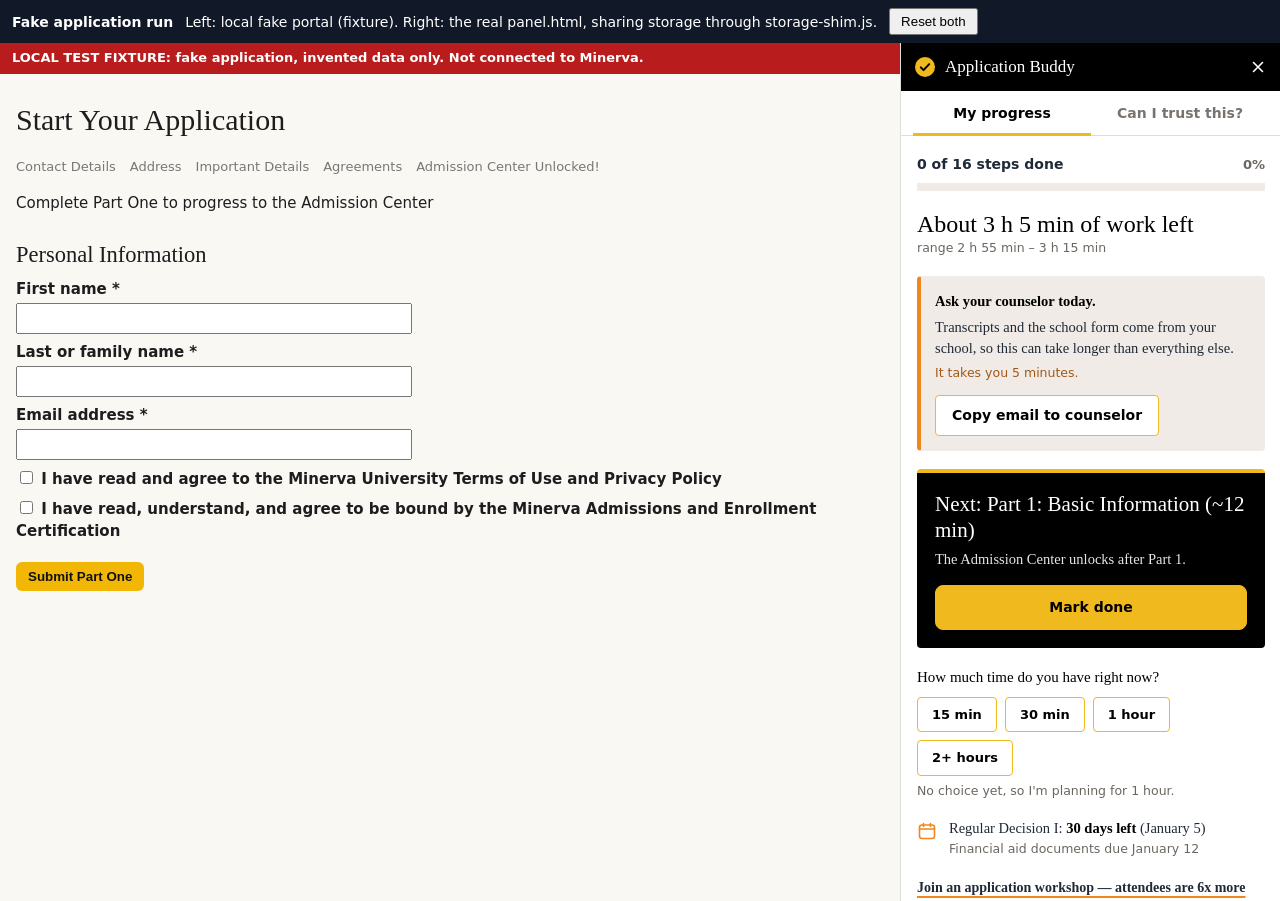
==== commit eef5476a: "Point the old Buddy demo URL at the v0.2 demo application-buddy.html is shared in older posts, so th" ====
--- a/application-buddy.html
+++ b/application-buddy.html
@@ -4,1020 +4,22 @@
 <meta charset="utf-8">
 <meta name="viewport" content="width=device-width, initial-scale=1">
 <title>Minerva Application Buddy (demo)</title>
+<!-- This address is shared in older posts, so it stays and forwards to the current (v0.2) demo. -->
+<meta http-equiv="refresh" content="0; url=application-buddy-extension/test/run-fake-application.html">
+<link rel="canonical" href="application-buddy-extension/test/run-fake-application.html">
 <style>
-/* SHARED-CSS START (also used by the Chrome extension panel) */
-
-/* ---------- Colors, sizes, fonts ---------- */
-:root {
-  --accent: #1e40af;          /* deep blue: the one accent color */
-  --accent-strong: #1e3a8a;
-  --accent-soft: #eef2ff;
-  --text: #111827;
-  --muted: #5b6472;
-  --border: #e5e7eb;
-  --bg: #ffffff;
-  --bg-soft: #f7f8fa;
-  --amber-bg: #fff8eb;        /* amber: only for the counselor warning */
-  --amber-border: #f3c26b;
-  --amber-text: #7a4a00;
-  --green: #15803d;           /* green: only for "done" */
-  --green-bg: #e8f6ee;
-  --green-text: #166534;
-  --radius: 12px;
-  --radius-sm: 8px;
-  --font: system-ui, -apple-system, "Segoe UI", Roboto, "Helvetica Neue", Arial, sans-serif;
-}
-
-* { box-sizing: border-box; }
-html, body { margin: 0; }
-body {
-  font-family: var(--font);
-  font-size: 15px;
-  line-height: 1.5;
-  color: var(--text);
-  background: var(--bg);
-  -webkit-font-smoothing: antialiased;
-}
-a { color: var(--accent); }
-button { font: inherit; cursor: pointer; }
-button:disabled { cursor: not-allowed; }
-[hidden] { display: none !important; }
-
-/* Visible keyboard focus everywhere */
-:focus-visible { outline: 3px solid #2563eb; outline-offset: 2px; border-radius: 6px; }
-
-/* ---------- Buttons ---------- */
-.btn {
-  display: inline-flex; align-items: center; justify-content: center; gap: 6px;
-  border: 1px solid var(--accent);
-  background: var(--accent);
-  color: #fff;
-  border-radius: var(--radius-sm);
-  padding: 8px 14px;
-  font-size: 14px; font-weight: 600;
-  text-decoration: none;
-  white-space: nowrap;
-  transition: background .15s, border-color .15s, color .15s, transform .1s;
-}
-.btn:hover { background: var(--accent-strong); border-color: var(--accent-strong); }
-.btn:active { transform: translateY(1px); }
-.btn-secondary { background: #fff; color: var(--accent); border-color: #c7d2fe; }
-.btn-secondary:hover { background: var(--accent-soft); border-color: #a5b4fc; }
-.btn:disabled, .btn:disabled:hover { background: #f1f2f4; border-color: #e5e7eb; color: #6b7280; transform: none; }
-
-/* ---------- Side panel shell (looks like a Chrome side panel) ---------- */
-.panel { background: #fff; display: flex; flex-direction: column; min-width: 0; }
-.panel-bar {
-  height: 40px; flex-shrink: 0;
-  display: flex; align-items: center; gap: 8px;
-  padding: 0 6px 0 12px;
-  background: #f8f9fb;
-  border-bottom: 1px solid var(--border);
-  font-size: 13px; font-weight: 600; color: #202124;
-}
-.panel-bar .logo { width: 18px; height: 18px; flex-shrink: 0; }
-.panel-bar .x {
-  margin-left: auto; width: 28px; height: 28px;
-  display: grid; place-items: center;
-  border: 0; border-radius: 50%; background: transparent; color: #5f6368;
-}
-.panel-bar .x:hover { background: #e8eaed; }
-
-.tabs { display: flex; flex-shrink: 0; padding: 0 12px; border-bottom: 1px solid var(--border); }
-.tab {
-  flex: 1; background: none; border: 0;
-  border-bottom: 2px solid transparent;
-  padding: 12px 4px 10px; margin-bottom: -1px;
-  font-size: 14px; font-weight: 600; color: var(--muted);
-}
-.tab:hover { color: var(--text); }
-.tab[aria-selected="true"] { color: var(--accent-strong); border-bottom-color: var(--accent); }
-
-.panel-body { flex: 1; overflow-y: auto; }
-.tab-panel { padding: 18px 16px 28px; display: flex; flex-direction: column; gap: 18px; }
-
-.muted { color: var(--muted); }
-.block p { margin: 0; }
-
-/* 1. Progress */
-.progress-head { display: flex; justify-content: space-between; align-items: baseline; font-size: 14px; font-weight: 600; }
-.progress-head .muted { font-weight: 500; font-size: 13px; }
-.bar { height: 8px; margin-top: 8px; background: #eef0f3; border-radius: 999px; overflow: hidden; }
-.bar-fill {
-  height: 100%; width: 0; background: var(--accent); border-radius: 999px;
-  transition: width .6s cubic-bezier(.2, .8, .2, 1), background .3s;
-}
-.bar-fill.complete { background: var(--green); }
-
-/* 2. Time left */
-.time-big { font-size: 21px; font-weight: 700; line-height: 1.3; letter-spacing: -.01em; font-variant-numeric: tabular-nums; }
-.time-range { margin-top: 2px; font-size: 12.5px; color: var(--muted); }
-
-/* Generic cards */
-.card { border: 1px solid var(--border); border-radius: var(--radius); padding: 14px; background: #fff; }
-.card p { margin: 0; font-size: 14px; }
-.card-title { font-weight: 700; margin-bottom: 4px !important; }
-.card-small { margin-top: 4px !important; font-size: 13px !important; opacity: .9; }
-
-/* 3. Waiting on others */
-.card-amber { background: var(--amber-bg); border-color: var(--amber-border); color: var(--amber-text); }
-.btn-amber { margin-top: 12px; background: #fff; color: var(--amber-text); border-color: var(--amber-border); }
-.btn-amber:hover { background: #fff1d6; border-color: #e9a93a; }
-.btn-amber.copied { background: var(--green-bg); color: var(--green-text); border-color: #9fd8b5; }
-.card-calm { display: flex; gap: 10px; align-items: center; background: var(--bg-soft); color: #374151; font-size: 14px; }
-.card-calm svg { flex-shrink: 0; }
-
-/* 4. Next step: the visually strongest element */
-.next {
-  position: relative; overflow: hidden;
-  padding: 18px;
-  border-radius: var(--radius);
-  background: linear-gradient(155deg, #2446b8 0%, #1e3a8a 100%);
-  color: #fff;
-  box-shadow: 0 12px 28px -10px rgba(30, 58, 138, .55), 0 2px 6px rgba(30, 58, 138, .18);
-  transition: background .4s;
-}
-.next:focus-visible { outline-color: #93c5fd; }
-.next-title { margin: 0 0 6px; font-size: 18px; font-weight: 700; line-height: 1.3; }
-.next-why { margin: 0; font-size: 14px; opacity: .92; }
-.next-hint {
-  display: flex; gap: 8px; align-items: center;
-  margin: 10px 0 0; padding: 7px 10px;
-  border-radius: 8px; background: rgba(255, 255, 255, .13);
-  font-size: 13px;
-}
-.btn-light { width: 100%; margin-top: 14px; padding: 10px 14px; background: #fff; color: var(--accent-strong); border-color: #fff; }
-.btn-light:hover { background: #e0e7ff; border-color: #e0e7ff; }
-.next.swap { animation: swap .4s ease; }
-@keyframes swap { from { opacity: .35; transform: translateY(6px); } to { opacity: 1; transform: none; } }
-.next.celebrate { background: linear-gradient(155deg, #16a34a 0%, #166534 100%); box-shadow: 0 12px 28px -10px rgba(22, 101, 52, .5); }
-
-/* Celebration check + confetti */
-.check-anim { display: block; width: 52px; height: 52px; margin-bottom: 10px; }
-.check-anim circle { fill: none; stroke: rgba(255, 255, 255, .55); stroke-width: 3; stroke-dasharray: 151; stroke-dashoffset: 151; animation: draw .6s ease-out forwards; }
-.check-anim path { fill: none; stroke: #fff; stroke-width: 4; stroke-linecap: round; stroke-linejoin: round; stroke-dasharray: 40; stroke-dashoffset: 40; animation: draw .4s .45s ease-out forwards; }
-@keyframes draw { to { stroke-dashoffset: 0; } }
-.confetti {
-  position: absolute; top: -12px; width: 7px; height: 11px; border-radius: 2px;
-  pointer-events: none; opacity: 0;
-  animation: confetti-fall 1.5s ease-out forwards;
-}
-@keyframes confetti-fall {
-  0%   { opacity: 1; transform: translate(0, 0) rotate(0deg); }
-  100% { opacity: 0; transform: translate(var(--dx), 230px) rotate(var(--rot)); }
-}
-
-/* 5. Time picker */
-.q { font-size: 14px; font-weight: 600; }
-.chips { display: flex; flex-wrap: wrap; gap: 6px; margin-top: 8px; }
-.chip {
-  padding: 6px 13px; border-radius: 999px;
-  border: 1px solid var(--border); background: #fff; color: #374151;
-  font-size: 13px; font-weight: 600;
-  transition: background .15s, border-color .15s, color .15s;
-}
-.chip:hover { border-color: #a5b4fc; background: var(--accent-soft); }
-.chip[aria-pressed="true"] { background: var(--accent); border-color: var(--accent); color: #fff; }
-.assume { margin-top: 6px !important; font-size: 12.5px; color: var(--muted); }
-
-/* 6. Deadline */
-.deadline { display: flex; gap: 12px; align-items: flex-start; }
-.deadline svg { flex-shrink: 0; margin-top: 2px; color: var(--accent); }
-.deadline-main { font-size: 14px; }
-.deadline-main strong { color: var(--accent-strong); }
-.deadline-sub { font-size: 12.5px; color: var(--muted); }
-
-/* 7. Workshop link */
-.small-link { font-size: 13px; font-weight: 500; }
-
-/* Trust tab */
-.card-q { margin: 0 0 6px; font-size: 15px; }
-.card-actions { display: flex; flex-wrap: wrap; align-items: center; gap: 8px 14px; margin-top: 12px; }
-.card-actions .btn { white-space: normal; text-align: center; }
-.text-link { font-size: 13.5px; font-weight: 500; }
-a[target="_blank"].text-link::after, a[target="_blank"].small-link::after { content: " \2197"; font-size: .85em; }
-.dates { width: 100%; border-collapse: collapse; font-size: 13px; margin-top: 6px; }
-.dates th, .dates td { text-align: left; padding: 7px 6px 7px 0; border-bottom: 1px solid var(--border); vertical-align: top; }
-.dates th { font-size: 12px; font-weight: 600; color: var(--muted); }
-.dates tr:last-child td { border-bottom: 0; }
-.dates td:first-child { font-weight: 600; }
-.footnote { margin: 0; font-size: 12.5px; color: var(--muted); text-align: center; }
-
-/* Respect "reduce motion" settings */
-@media (prefers-reduced-motion: reduce) {
-  *, *::before, *::after { animation: none !important; transition: none !important; }
-  .check-anim circle, .check-anim path { stroke-dashoffset: 0; }
-  .confetti { display: none; }
-}
-/* SHARED-CSS END */
-
-/* ---------- Page layout: portal on the left, panel on the right ---------- */
-.app { display: grid; grid-template-columns: minmax(0, 1fr) 360px; min-height: 100vh; }
-.app > .panel { position: sticky; top: 0; height: 100vh; width: 360px; border-left: 1px solid var(--border); }
-@media (max-width: 899px) {
-  .app { grid-template-columns: 1fr; }
-  .app > .panel { position: static; height: auto; width: 100%; border-left: 0; border-top: 1px solid var(--border); }
-  .app > .panel .panel-body { overflow: visible; }
-}
-
-/* ---------- Mock application portal ---------- */
-.portal { background: var(--bg-soft); min-width: 0; }
-.demo-banner {
-  padding: 9px 16px; text-align: center;
-  background: #e9ebef; color: #374151;
-  font-size: 13px; font-weight: 600; letter-spacing: .01em;
-  border-bottom: 1px solid #dcdfe4;
-}
-.portal-inner { max-width: 780px; margin: 0 auto; padding: 36px 32px 110px; }
-.portal-kicker { margin: 0 0 4px; font-size: 13px; font-weight: 600; color: var(--muted); text-transform: uppercase; letter-spacing: .06em; }
-.portal h1 { margin: 0; font-size: 27px; letter-spacing: -.02em; line-height: 1.25; }
-.portal-sub { margin: 8px 0 0; color: var(--muted); }
-
-.step-list { list-style: none; margin: 26px 0 0; padding: 0; display: flex; flex-direction: column; gap: 12px; }
-.step-card {
-  display: grid; grid-template-columns: 34px minmax(0, 1fr) auto; gap: 16px; align-items: start;
-  padding: 18px 20px;
-  background: #fff;
-  border: 1px solid var(--border);
-  border-radius: var(--radius);
-  transition: background .25s, border-color .25s, box-shadow .25s;
-}
-.step-num {
-  width: 32px; height: 32px; border-radius: 50%;
-  display: grid; place-items: center;
-  background: var(--accent-soft); color: var(--accent-strong);
-  font-size: 14px; font-weight: 700;
-  transition: background .25s, color .25s;
-}
-.step-num .tick { display: none; }
-.step-card.done { border-color: #cdebd9; }
-.step-card.done .step-num { background: var(--green-bg); color: var(--green-text); }
-.step-card.done .step-num .num { display: none; }
-.step-card.done .step-num .tick { display: block; }
-.step-top { display: flex; flex-wrap: wrap; align-items: center; gap: 6px 10px; }
-.step-name { margin: 0; font-size: 16px; font-weight: 650; line-height: 1.35; }
-.pill { padding: 2px 10px; border-radius: 999px; background: #f1f2f4; color: #4b5563; font-size: 12px; font-weight: 600; transition: background .25s, color .25s; }
-.pill.done { background: var(--green-bg); color: var(--green-text); }
-.step-meta { display: flex; flex-wrap: wrap; align-items: center; gap: 8px; margin-top: 6px; font-size: 13px; color: var(--muted); }
-.tag { padding: 1px 8px; border-radius: 6px; border: 1px solid var(--border); background: #fff; color: #374151; font-size: 12px; font-weight: 600; }
-.step-desc { margin: 8px 0 0; font-size: 14px; color: var(--muted); }
-.lock-note { display: flex; align-items: center; gap: 6px; margin: 10px 0 0; font-size: 13px; font-weight: 600; color: #4b5563; }
-
-/* Locked challenge cards are greyed out */
-.step-card.locked { background: #f1f2f4; border-color: #e3e5e9; }
-.step-card.locked .step-name,
-.step-card.locked .step-desc,
-.step-card.locked .step-meta { color: #6b7280; }
-.step-card.locked .step-num { background: #e5e7eb; color: #6b7280; }
-.step-card.locked .tag { background: #f7f8fa; color: #6b7280; }
-.step-card.locked .pill { background: #fff; }
-
-/* Step 9: external dependency + two checkboxes */
-.ext-note { margin-top: 10px; padding: 8px 12px; border-left: 3px solid var(--accent); background: var(--accent-soft); border-radius: 0 8px 8px 0; font-size: 13.5px; color: #1f2a44; }
-.checks { display: flex; flex-direction: column; gap: 8px; margin-top: 12px; }
-.check { display: flex; align-items: flex-start; gap: 10px; font-size: 14px; cursor: pointer; }
-.check input { width: 18px; height: 18px; margin: 2px 0 0; flex-shrink: 0; accent-color: var(--accent); cursor: pointer; }
-
-/* Highlight a card when the panel changes it */
-.step-card.flash { animation: flash 1.1s ease-out; }
-@keyframes flash { 0% { box-shadow: 0 0 0 4px rgba(37, 99, 235, .45); } 100% { box-shadow: 0 0 0 0 rgba(37, 99, 235, 0); } }
-
-@media (max-width: 600px) {
-  .portal-inner { padding: 24px 16px 100px; }
-  .step-card { grid-template-columns: 32px minmax(0, 1fr); padding: 16px; }
-  .step-action { grid-column: 2; }
-}
-
-/* ---------- Floating demo controls ---------- */
-.demo { position: fixed; left: 16px; bottom: 16px; z-index: 50; }
-.demo-toggle {
-  display: inline-flex; align-items: center; gap: 6px;
-  padding: 8px 14px; border: 0; border-radius: 999px;
-  background: #111827; color: #fff;
-  font-size: 13px; font-weight: 600;
-  box-shadow: 0 6px 16px rgba(0, 0, 0, .22);
-}
-.demo-toggle:hover { background: #1f2937; }
-.demo-menu {
-  position: absolute; left: 0; bottom: 46px; min-width: 200px;
-  display: flex; flex-direction: column; padding: 6px;
-  background: #fff; border: 1px solid var(--border); border-radius: 12px;
-  box-shadow: 0 12px 32px rgba(0, 0, 0, .14);
-}
-.demo-menu .label { padding: 6px 10px 4px; font-size: 11px; font-weight: 700; color: var(--muted); text-transform: uppercase; letter-spacing: .06em; }
-.demo-menu button { padding: 8px 10px; border: 0; border-radius: 8px; background: none; text-align: left; font-size: 14px; color: var(--text); }
-.demo-menu button:hover { background: var(--bg-soft); }
-.demo-menu hr { width: 100%; margin: 4px 0; border: 0; border-top: 1px solid var(--border); }
-
-.toast {
-  position: fixed; left: 50%; bottom: 20px; z-index: 60;
-  transform: translate(-50%, 20px); opacity: 0;
-  padding: 8px 14px; border-radius: 999px;
-  background: #111827; color: #fff; font-size: 13px; font-weight: 600;
-  pointer-events: none; transition: opacity .2s, transform .2s;
-}
-.toast.show { opacity: 1; transform: translate(-50%, 0); }
+  body { margin: 0; font: 16px/1.5 ui-serif, Georgia, Cambria, "Times New Roman", serif; color: #1f2937; }
+  header { background: #000; color: #fff; padding: 14px 20px; font-size: 20px; }
+  main { max-width: 560px; padding: 24px 20px; }
+  a { color: #1f2937; font-weight: 700; text-decoration: underline 2px #f0871e; text-underline-offset: 4px; }
 </style>
 </head>
 <body>
-
-<div class="app">
-
-  <!-- ======================= LEFT: MOCK APPLICATION PORTAL ======================= -->
-  <main class="portal" id="portal">
-    <div class="demo-banner" role="note">Demo only — not the real Minerva application</div>
-    <div class="portal-inner">
-      <p class="portal-kicker">Applicant portal</p>
-      <h1>Undergraduate Application (demo)</h1>
-      <p class="portal-sub">Nine steps. Part 1 unlocks the challenges. You can save and return any time.</p>
-      <!-- Step cards are generated from the STEPS array in the script below -->
-      <ol class="step-list" id="stepList" aria-label="Application steps"></ol>
-    </div>
-  </main>
-
-  <!-- ======================= RIGHT: BUDDY SIDE PANEL ======================= -->
-<!-- PANEL START -->
-  <aside class="panel" id="buddyPanel" aria-label="Application Buddy">
-    <!-- Thin top bar, like Chrome's side panel -->
-    <div class="panel-bar">
-      <svg class="logo" viewBox="0 0 20 20" aria-hidden="true"><circle cx="10" cy="10" r="10" fill="#1e40af"/><path d="M5.8 10.4l2.7 2.7 5.7-6" fill="none" stroke="#fff" stroke-width="2" stroke-linecap="round" stroke-linejoin="round"/></svg>
-      <span>Application Buddy</span>
-      <button class="x" id="closeBtn" type="button" aria-label="Close panel" title="Close">
-        <svg width="14" height="14" viewBox="0 0 14 14" aria-hidden="true"><path d="M2.5 2.5l9 9M11.5 2.5l-9 9" stroke="currentColor" stroke-width="1.6" stroke-linecap="round"/></svg>
-      </button>
-    </div>
-
-    <!-- Two tabs -->
-    <div class="tabs" role="tablist" aria-label="Buddy sections">
-      <button class="tab" type="button" role="tab" id="tabBtnProgress" aria-controls="tabProgress" aria-selected="true" tabindex="0">My progress</button>
-      <button class="tab" type="button" role="tab" id="tabBtnTrust" aria-controls="tabTrust" aria-selected="false" tabindex="-1">Can I trust this?</button>
-    </div>
-
-    <div class="panel-body">
-
-      <!-- ============ TAB 1: MY PROGRESS ============ -->
-      <section class="tab-panel" id="tabProgress" role="tabpanel" aria-labelledby="tabBtnProgress">
-
-        <!-- 1. Progress bar -->
-        <div class="block">
-          <div class="progress-head">
-            <span id="progressText">0 of 9 steps done</span>
-            <span class="muted" id="progressPct">0%</span>
-          </div>
-          <div class="bar" id="progressBar" role="progressbar" aria-label="Steps done" aria-valuemin="0" aria-valuemax="9" aria-valuenow="0">
-            <div class="bar-fill" id="progressFill"></div>
-          </div>
-        </div>
-
-        <!-- 2. Time left -->
-        <div class="block">
-          <p class="time-big" id="timeLeft">About 3 h of work left</p>
-          <p class="time-range" id="timeRange"></p>
-        </div>
-
-        <!-- 3. Waiting on others -->
-        <div class="card card-amber" id="counselorCard">
-          <p class="card-title">Ask your counselor today.</p>
-          <p>Transcripts and the school form come from your school, so this can take longer than everything else.</p>
-          <p class="card-small">It takes you 5 minutes.</p>
-          <button class="btn btn-amber" id="copyEmailBtn" type="button">Copy email to counselor</button>
-        </div>
-        <div class="card card-calm" id="counselorNote" hidden>
-          <svg width="18" height="18" viewBox="0 0 20 20" aria-hidden="true"><circle cx="10" cy="10" r="10" fill="#e8f6ee"/><path d="M5.8 10.4l2.7 2.7 5.7-6" fill="none" stroke="#15803d" stroke-width="2" stroke-linecap="round" stroke-linejoin="round"/></svg>
-          <span>Counselor asked — follow up if nothing arrives.</span>
-        </div>
-
-        <!-- 4. Next step (most important element) -->
-        <div class="next" id="nextCard" tabindex="-1" aria-live="polite">
-          <svg class="check-anim" id="celebrateArt" viewBox="0 0 52 52" aria-hidden="true" hidden><circle cx="26" cy="26" r="24"/><path d="M15 27l7.5 7.5L37.5 19"/></svg>
-          <h2 class="next-title" id="nextTitle">Next: …</h2>
-          <p class="next-why" id="nextWhy"></p>
-          <p class="next-hint" id="nextHint" hidden></p>
-          <button class="btn btn-light" id="nextBtn" type="button">Mark done</button>
-        </div>
-
-        <!-- 5. Time picker -->
-        <div class="block">
-          <p class="q" id="timeQ">How much time do you have right now?</p>
-          <div class="chips" id="timeChips" role="group" aria-labelledby="timeQ"></div>
-          <p class="assume" id="timeAssume">No choice yet, so I'm planning for 1 hour.</p>
-        </div>
-
-        <!-- 6. Deadline countdown -->
-        <div class="block deadline">
-          <svg width="20" height="20" viewBox="0 0 20 20" aria-hidden="true"><rect x="2.5" y="4" width="15" height="13.5" rx="2.5" fill="none" stroke="currentColor" stroke-width="1.6"/><path d="M2.5 8h15M6.5 2.5v3M13.5 2.5v3" stroke="currentColor" stroke-width="1.6" stroke-linecap="round"/></svg>
-          <div>
-            <p class="deadline-main" id="deadlineMain"></p>
-            <p class="deadline-sub" id="deadlineSub"></p>
-          </div>
-        </div>
-
-        <!-- 7. Workshop link -->
-        <a class="small-link" href="https://www.minerva.edu/events/" target="_blank" rel="noopener">Join an application workshop — attendees are 6x more likely to finish</a>
-        <!-- EXTENSION-CHECKLIST-SLOT -->
-      </section>
-
-      <!-- ============ TAB 2: CAN I TRUST THIS? ============ -->
-      <section class="tab-panel" id="tabTrust" role="tabpanel" aria-labelledby="tabBtnTrust" hidden>
-
-        <article class="card">
-          <h3 class="card-q">Is Minerva accredited?</h3>
-          <p>Yes. Minerva University is an independent, non-profit institution accredited by the WASC Senior College and University Commission (WSCUC).</p>
-          <div class="card-actions">
-            <a class="btn btn-secondary" href="https://www.wscuc.org/" target="_blank" rel="noopener">Verify on WSCUC's website</a>
-            <a class="text-link" href="https://www.minerva.edu/accreditation" target="_blank" rel="noopener">Minerva's accreditation page</a>
-          </div>
-        </article>
-
-        <article class="card">
-          <h3 class="card-q">Is the application legit?</h3>
-          <p>Yes. There are no standardized tests; you take timed online challenges instead, and you can save and return any time.</p>
-          <div class="card-actions">
-            <a class="text-link" href="https://www.minerva.edu/undergraduate/admissions/" target="_blank" rel="noopener">Minerva's admissions page</a>
-          </div>
-        </article>
-
-        <article class="card">
-          <h3 class="card-q">Key dates</h3>
-          <!-- Filled from the DEADLINES array -->
-          <table class="dates" id="datesTable"></table>
-        </article>
-
-        <article class="card">
-          <h3 class="card-q">Talk to a real person</h3>
-          <div class="card-actions">
-            <a class="btn" href="mailto:admissions@minerva.edu">Email admissions</a>
-            <button class="btn btn-secondary" type="button" disabled>Chat with a current student — coming soon</button>
-          </div>
-        </article>
-
-        <p class="footnote">Answers link to sources so you can check them yourself.</p>
-      </section>
-    </div>
-  </aside>
-<!-- PANEL END -->
-</div>
-
-<!-- ======================= DEMO CONTROLS (bottom-left) ======================= -->
-<div class="demo" id="demo">
-  <div class="demo-menu" id="demoMenu" hidden>
-    <span class="label">Jump to a state</span>
-    <button type="button" data-preset="fresh">Fresh applicant</button>
-    <button type="button" data-preset="halfway">Halfway</button>
-    <button type="button" data-preset="almost">Almost done</button>
-    <hr>
-    <button type="button" data-preset="reset">Reset</button>
-  </div>
-  <button class="demo-toggle" id="demoToggle" type="button" aria-expanded="false" aria-controls="demoMenu">
-    <svg width="12" height="12" viewBox="0 0 12 12" aria-hidden="true"><path d="M3 1.5v9l7-4.5z" fill="currentColor"/></svg>
-    Demo
-  </button>
-</div>
-<div class="toast" id="toast" role="status" aria-live="polite"></div>
-
-<script>
-// SHARED-JS START (also used by the Chrome extension panel)
-
-/* =====================================================================
-   1. APPLICATION DATA  <-- edit times and text here
-   min / max = Minerva's published range in minutes, mid = midpoint used for totals.
-   type: "form" | "timed" | "writing". Timed steps 2-7 stay locked until step 1 is done.
-   ===================================================================== */
-const STEPS = [
-  { id: 1, name: "Part 1: Bio & academic info", type: "form", min: 10, max: 15, mid: 12,
-    desc: "Basic details about you and your studies. Unlocks every challenge." },
-  { id: 2, name: "Math challenge", type: "timed", min: 8, max: 20, mid: 14,
-    desc: "Timed online challenge. Do it in one sitting." },
-  { id: 3, name: "Logical Reasoning challenge", type: "timed", min: 8, max: 20, mid: 14,
-    desc: "Timed online challenge. Do it in one sitting." },
-  { id: 4, name: "Reading Comprehension challenge", type: "timed", min: 8, max: 20, mid: 14,
-    desc: "Timed online challenge. Do it in one sitting." },
-  { id: 5, name: "Divergent Thinking challenge", type: "timed", min: 8, max: 20, mid: 14,
-    desc: "Timed online challenge. Do it in one sitting." },
-  { id: 6, name: "Written communication task", type: "timed", min: 20, max: 20, mid: 20,
-    desc: "Timed written response." },
-  { id: 7, name: "Verbal communication task", type: "timed", min: 20, max: 20, mid: 20,
-    desc: "Timed verbal response." },
-  { id: 8, name: "Accomplishments", type: "writing", min: 60, max: 60, mid: 60, approx: true,
-    desc: "Examples, context, and supporting materials." },
-  { id: 9, name: "Academic background", type: "form", min: 10, max: 15, mid: 12, external: true,
-    desc: "Last 3 years of transcripts + counselor verification." },
-];
-
-// Deadlines (dates are YYYY-MM-DD)
-const DEADLINES = [
-  { round: "Regular Decision I",  admissions: "2027-01-05", aid: "2027-01-12", decisions: "2027-02-26" },
-  { round: "Regular Decision II", admissions: "2027-03-02", aid: "2027-03-09", decisions: "2027-04-12" },
-];
-
-// Time picker choices (minutes). "2+ hours" counts as 120.
-const TIME_CHOICES = [
-  { label: "15 min",   minutes: 15 },
-  { label: "30 min",   minutes: 30 },
-  { label: "1 hour",   minutes: 60 },
-  { label: "2+ hours", minutes: 120 },
-];
-const DEFAULT_MINUTES = 60;   // used when no time is picked
-const FOCUS_BUFFER = 5;       // timed steps need their max time + 5 min
-
-const TYPE_LABEL = { form: "Form", timed: "Timed", writing: "Writing" };
-
-// Template copied by "Copy email to counselor"
-const COUNSELOR_EMAIL = [
-  "Subject: Transcript request for my Minerva University application",
-  "",
-  "Hi [Counselor's name],",
-  "",
-  "I'm applying to Minerva University (Regular Decision I, deadline January 5, 2027).",
-  "Could you please send my transcripts from the last 3 years and complete the school's academic form when Minerva's request arrives?",
-  "",
-  "Thank you so much for your help!",
-  "",
-  "Best,",
-  "[Your name]",
-].join("\n");
-
-/* =====================================================================
-   2. STATE  (what the applicant has done)
-   done:  { stepId: true }   asked: step 9(a) checkbox   time: picked minutes or null
-   ===================================================================== */
-const STORAGE_KEY = "minervaBuddy.v1";
-let state = freshState();
-
-function freshState() {
-  return { done: {}, asked: false, time: null };
-}
-
-// Turn whatever was saved into a clean, valid state object
-function normalizeState(raw) {
-  const clean = freshState();
-  if (raw && typeof raw === "object") {
-    if (raw.done && typeof raw.done === "object") {
-      STEPS.forEach(s => { if (raw.done[s.id]) clean.done[s.id] = true; });
-    }
-    clean.asked = !!raw.asked;
-    if (TIME_CHOICES.some(c => c.minutes === raw.time)) clean.time = raw.time;
-  }
-  return clean;
-}
-
-function isDone(id) { return state.done[id] === true; }
-function doneCount() { return STEPS.filter(s => isDone(s.id)).length; }
-function isLocked(step) { return step.type === "timed" && !isDone(1); }
-function stepById(id) { return STEPS.find(s => s.id === id); }
-
-// Mark a step done / not done. Finishing step 9 implies the counselor was asked.
-function setStepDone(id, value) {
-  if (value) state.done[id] = true; else delete state.done[id];
-  if (id === 9 && value) state.asked = true;
-}
-
-// Step 9(a). Un-asking the counselor also un-completes step 9.
-function setAsked(value) {
-  state.asked = value;
-  if (!value) delete state.done[9];
-}
-
-/* =====================================================================
-   3. SMALL HELPERS
-   ===================================================================== */
-const $ = id => document.getElementById(id);
-const reduceMotion = window.matchMedia && window.matchMedia("(prefers-reduced-motion: reduce)").matches;
-
-function roundTo5(min) { return Math.round(min / 5) * 5; }
-
-// 130 -> "2 h 10 min", 180 -> "3 h", 45 -> "45 min"
-function formatMinutes(min) {
-  const m = roundTo5(min);
-  if (m <= 0) return "0 min";
-  const h = Math.floor(m / 60), r = m % 60;
-  if (!h) return r + " min";
-  if (!r) return h + " h";
-  return h + " h " + r + " min";
-}
-
-function rangeText(step) {
-  if (step.min === step.max) return (step.approx ? "about " : "") + step.min + " min";
-  return step.min + "–" + step.max + " min";
-}
-
-// Dates are compared as calendar days (no time-zone surprises)
-function dayValue(iso) { const [y, m, d] = iso.split("-").map(Number); return Date.UTC(y, m - 1, d); }
-function daysUntil(iso) {
-  const now = new Date();
-  const today = Date.UTC(now.getFullYear(), now.getMonth(), now.getDate());
-  return Math.round((dayValue(iso) - today) / 86400000);
-}
-function longDate(iso)  { return new Date(dayValue(iso)).toLocaleDateString("en-US", { month: "long", day: "numeric", timeZone: "UTC" }); }
-function shortDate(iso) { return new Date(dayValue(iso)).toLocaleDateString("en-US", { month: "short", day: "numeric", year: "numeric", timeZone: "UTC" }); }
-
-// The first round whose admissions deadline hasn't passed yet
-function activeRound() { return DEADLINES.find(r => daysUntil(r.admissions) >= 0) || null; }
-
-// Copy text to the clipboard, with an old-school fallback
-async function copyText(text) {
-  try { await navigator.clipboard.writeText(text); return true; } catch (e) { /* try fallback */ }
-  try {
-    const ta = document.createElement("textarea");
-    ta.value = text; ta.setAttribute("readonly", ""); ta.style.position = "fixed"; ta.style.opacity = "0";
-    document.body.appendChild(ta); ta.select();
-    const ok = document.execCommand("copy");
-    ta.remove();
-    return ok;
-  } catch (e) { return false; }
-}
-
-/* =====================================================================
-   4. NEXT-STEP RULES  (plain if/else, no AI)
-   ===================================================================== */
-function getNextStep() {
-  if (doneCount() === STEPS.length) return { kind: "done" };
-
-  if (!isDone(1)) {
-    return { kind: "step", step: stepById(1), why: "Everything else unlocks after Part 1." };
-  }
-  if (!state.asked) {
-    return { kind: "counselor", why: "This one depends on someone else, so start it first." };
-  }
-
-  const available = state.time ?? DEFAULT_MINUTES;
-  for (const step of STEPS) {
-    if (isDone(step.id)) continue;
-    const fits = step.type === "timed"
-      ? available >= step.max + FOCUS_BUFFER   // timed: needs full focus time
-      : available >= step.mid;                 // others: midpoint is enough
-    if (fits) {
-      return {
-        kind: "step", step,
-        why: "First open step that fits " + (state.time ? "your " + choiceLabel(state.time) : "about 1 hour") + ".",
-        hint: step.type === "timed" ? "Find a quiet spot and close other programs." : null,
-      };
-    }
-  }
-  return { kind: "none" };
-}
-
-function choiceLabel(min) { return (TIME_CHOICES.find(c => c.minutes === min) || {}).label || min + " min"; }
-
-/* =====================================================================
-   5. PANEL RENDERING  (reads state, updates the panel)
-   ===================================================================== */
-function renderPanel() {
-  renderProgress();
-  renderTimeLeft();
-  renderWaiting();
-  renderNext();
-  renderChips();
-  renderDeadline();
-}
-
-// 1. Progress bar
-function renderProgress() {
-  const n = doneCount(), total = STEPS.length;
-  const pct = Math.round((n / total) * 100);
-  $("progressText").textContent = n + " of " + total + " steps done";
-  $("progressPct").textContent = pct + "%";
-  $("progressFill").style.width = pct + "%";
-  $("progressFill").classList.toggle("complete", n === total);
-  $("progressBar").setAttribute("aria-valuenow", n);
-  $("progressBar").setAttribute("aria-valuetext", n + " of " + total + " steps done");
-}
-
-// 2. Time left (number animates smoothly between values)
-let shownMinutes = null, timeAnim = null;
-function renderTimeLeft() {
-  const open = STEPS.filter(s => !isDone(s.id));
-  const sum = key => open.reduce((t, s) => t + s[key], 0);
-  const target = sum("mid");
-
-  $("timeRange").textContent = open.length
-    ? "range " + formatMinutes(sum("min")) + " – " + formatMinutes(sum("max"))
-    : "All 9 steps are complete.";
-
-  const paint = v => {
-    $("timeLeft").textContent = roundTo5(v) > 0 ? "About " + formatMinutes(v) + " of work left" : "No work left. Just submit!";
-  };
-  cancelAnimationFrame(timeAnim);
-  if (shownMinutes === null || reduceMotion) { shownMinutes = target; paint(target); return; }
-  const from = shownMinutes, start = performance.now(), duration = 500;
-  const tick = now => {
-    const p = Math.min(1, (now - start) / duration);
-    shownMinutes = from + (target - from) * (1 - Math.pow(1 - p, 3));  // ease-out
-    paint(p < 1 ? shownMinutes : target);
-    if (p < 1) timeAnim = requestAnimationFrame(tick); else shownMinutes = target;
-  };
-  timeAnim = requestAnimationFrame(tick);
-}
-
-// 3. Waiting on others
-function renderWaiting() {
-  $("counselorCard").hidden = state.asked;
-  $("counselorNote").hidden = !state.asked;
-}
-
-// 4. Next step card
-let lastNextKey = null;
-function renderNext() {
-  const next = getNextStep();
-  const card = $("nextCard"), title = $("nextTitle"), why = $("nextWhy"), hint = $("nextHint"), btn = $("nextBtn");
-  let key;
-
-  card.classList.remove("celebrate");
-  $("celebrateArt").setAttribute("hidden", "");   // SVGs need the attribute, not .hidden
-  hint.hidden = true;
-  btn.hidden = false;
-
-  if (next.kind === "done") {
-    key = "done";
-    const round = activeRound();
-    card.classList.add("celebrate");
-    $("celebrateArt").removeAttribute("hidden");
-    title.textContent = "Everything's done — submit before " + (round ? longDate(round.admissions) : "the deadline") + "!";
-    why.textContent = "All 9 steps are complete. Nice work.";
-    btn.hidden = true;
-  } else if (next.kind === "counselor") {
-    key = "counselor";
-    title.textContent = "Next: Email your counselor (5 min)";
-    why.textContent = next.why;
-    btn.setAttribute("aria-label", "Mark counselor email done");
-  } else if (next.kind === "step") {
-    key = "step-" + next.step.id;
-    title.textContent = "Next: " + next.step.name + " (~" + next.step.mid + " min)";
-    why.textContent = next.why;
-    if (next.hint) { hint.textContent = next.hint; hint.hidden = false; }
-    btn.setAttribute("aria-label", "Mark " + next.step.name + " done");
-  } else {
-    key = "none";
-    title.textContent = "Not enough time for a full step.";
-    why.textContent = isDone(8)
-      ? "Use it to review what you've already finished."
-      : "Use it to gather links and files for your Accomplishments.";
-    btn.hidden = true;
-  }
-
-  // Animate only when the suggestion actually changes
-  if (lastNextKey !== null && key !== lastNextKey && !reduceMotion) {
-    card.classList.remove("swap"); void card.offsetWidth; card.classList.add("swap");
-    if (key === "done") burstConfetti(card);
-  }
-  lastNextKey = key;
-}
-
-function burstConfetti(container) {
-  const colors = ["#ffffff", "#bbf7d0", "#86efac", "#bfdbfe", "#fde68a"];
-  for (let i = 0; i < 28; i++) {
-    const c = document.createElement("span");
-    c.className = "confetti";
-    c.style.left = (5 + Math.random() * 90) + "%";
-    c.style.background = colors[i % colors.length];
-    c.style.setProperty("--dx", (Math.random() * 80 - 40) + "px");
-    c.style.setProperty("--rot", (Math.random() * 720 - 360) + "deg");
-    c.style.animationDelay = (Math.random() * 0.25) + "s";
-    container.appendChild(c);
-    setTimeout(() => c.remove(), 1900);
-  }
-}
-
-// 5. Time picker chips
-function renderChips() {
-  document.querySelectorAll("#timeChips .chip").forEach(chip => {
-    chip.setAttribute("aria-pressed", String(Number(chip.dataset.minutes) === state.time));
-  });
-  $("timeAssume").hidden = state.time !== null;
-}
-
-// 6. Deadline countdown (uses today's real date)
-function renderDeadline() {
-  const round = activeRound();
-  if (!round) {
-    $("deadlineMain").textContent = "All 2027 application deadlines have passed.";
-    $("deadlineSub").textContent = "";
-    return;
-  }
-  const d = daysUntil(round.admissions);
-  const left = d === 0 ? "due today" : d + (d === 1 ? " day" : " days") + " left";
-  $("deadlineMain").innerHTML = round.round + ": <strong>" + left + "</strong> (" + longDate(round.admissions) + ")";
-  $("deadlineSub").textContent = "Financial aid documents due " + longDate(round.aid);
-}
-
-// Key dates table on the trust tab
-function renderDatesTable() {
-  const rows = DEADLINES.map(r =>
-    "<tr><td>" + r.round.replace("Regular Decision", "RD") + "</td><td>" + shortDate(r.admissions) +
-    "</td><td>" + shortDate(r.aid) + "</td><td>" + shortDate(r.decisions) + "</td></tr>").join("");
-  $("datesTable").innerHTML =
-    "<thead><tr><th scope='col'>Round</th><th scope='col'>Apply by</th><th scope='col'>Financial aid</th><th scope='col'>Decision by</th></tr></thead><tbody>" +
-    rows + "</tbody>";
-}
-
-/* =====================================================================
-   6. PANEL EVENTS  (run once at start-up)
-   ===================================================================== */
-function bindPanel() {
-  // Tabs (click + arrow keys)
-  const tabs = [$("tabBtnProgress"), $("tabBtnTrust")];
-  const selectTab = tab => tabs.forEach(t => {
-    const on = t === tab;
-    t.setAttribute("aria-selected", String(on));
-    t.tabIndex = on ? 0 : -1;
-    $(t.getAttribute("aria-controls")).hidden = !on;
-  });
-  tabs.forEach((t, i) => {
-    t.addEventListener("click", () => selectTab(t));
-    t.addEventListener("keydown", e => {
-      if (e.key !== "ArrowRight" && e.key !== "ArrowLeft") return;
-      const other = tabs[(i + 1) % tabs.length];
-      selectTab(other); other.focus();
-    });
-  });
-  window.showProgressTab = () => selectTab(tabs[0]);
-
-  // Time chips (click the selected chip again to clear it)
-  $("timeChips").innerHTML = TIME_CHOICES.map(c =>
-    '<button class="chip" type="button" aria-pressed="false" data-minutes="' + c.minutes + '">' + c.label + "</button>").join("");
-  $("timeChips").addEventListener("click", e => {
-    const chip = e.target.closest(".chip");
-    if (!chip) return;
-    const m = Number(chip.dataset.minutes);
-    state.time = state.time === m ? null : m;
-    update();
-  });
-
-  // "Mark done" on the next-step card
-  $("nextBtn").addEventListener("click", () => {
-    const next = getNextStep();
-    if (next.kind === "step") { setStepDone(next.step.id, true); update(next.step.id); }
-    else if (next.kind === "counselor") { setAsked(true); update(9); }
-    if ($("nextBtn").hidden) $("nextCard").focus();   // keep keyboard focus somewhere sensible
-  });
-
-  // Copy counselor email
-  $("copyEmailBtn").addEventListener("click", async () => {
-    const btn = $("copyEmailBtn");
-    const ok = await copyText(COUNSELOR_EMAIL);
-    btn.textContent = ok ? "Copied!" : "Couldn't copy. Try again.";
-    btn.classList.toggle("copied", ok);
-    clearTimeout(btn._t);
-    btn._t = setTimeout(() => { btn.textContent = "Copy email to counselor"; btn.classList.remove("copied"); }, 2000);
-  });
-
-  renderDatesTable();
-}
-// SHARED-JS END
-
-/* =====================================================================
-   7. SAVING  (localStorage, wrapped in try/catch so it never breaks the demo)
-   ===================================================================== */
-function loadState() {
-  try { return normalizeState(JSON.parse(localStorage.getItem(STORAGE_KEY))); }
-  catch (e) { return freshState(); }
-}
-function saveState() {
-  try { localStorage.setItem(STORAGE_KEY, JSON.stringify(state)); } catch (e) { /* storage unavailable */ }
-}
-
-// Call this after ANY change: saves, then redraws portal + panel.
-// flashId highlights a portal card (used when the panel changes something).
-function update(flashId) {
-  saveState();
-  renderPortal(flashId);
-  renderPanel();
-}
-
-/* =====================================================================
-   8. MOCK PORTAL  (left side)
-   ===================================================================== */
-const ICON_TICK = '<svg class="tick" width="16" height="16" viewBox="0 0 16 16" aria-hidden="true"><path d="M3.5 8.5l3 3 6-7" fill="none" stroke="currentColor" stroke-width="2.2" stroke-linecap="round" stroke-linejoin="round"/></svg>';
-const ICON_LOCK = '<svg width="14" height="14" viewBox="0 0 14 14" aria-hidden="true"><rect x="2.5" y="6" width="9" height="6.5" rx="1.5" fill="currentColor"/><path d="M4.5 6V4.5a2.5 2.5 0 015 0V6" fill="none" stroke="currentColor" stroke-width="1.5"/></svg>';
-
-function stepCardHTML(s) {
-  const lock = s.type === "timed"
-    ? '<p class="lock-note" data-lock hidden>' + ICON_LOCK + "Locked until Part 1 is submitted</p>" : "";
-  const external = s.external
-    ? '<div class="ext-note"><strong>Needs your school:</strong> a school official sends your transcripts and completes an academic form.</div>' +
-      '<div class="checks">' +
-        '<label class="check"><input type="checkbox" id="chkAsked"> I asked my counselor to send transcripts and the form</label>' +
-        '<label class="check"><input type="checkbox" id="chkComplete"> Section complete</label>' +
-      "</div>"
-    : "";
-  return (
-    '<li class="step-card" id="step-' + s.id + '">' +
-      '<div class="step-num" aria-hidden="true"><span class="num">' + s.id + "</span>" + ICON_TICK + "</div>" +
-      '<div class="step-body">' +
-        '<div class="step-top"><h2 class="step-name">' + s.name + '</h2><span class="pill" data-pill>Not started</span></div>' +
-        '<div class="step-meta"><span class="tag">' + TYPE_LABEL[s.type] + "</span><span>" + rangeText(s) + "</span></div>" +
-        '<p class="step-desc">' + s.desc + "</p>" + lock + external +
-      "</div>" +
-      '<div class="step-action"><button class="btn" type="button" data-toggle="' + s.id + '">Mark complete</button></div>' +
-    "</li>"
-  );
-}
-
-function buildPortal() {
-  const list = $("stepList");
-  list.innerHTML = STEPS.map(stepCardHTML).join("");
-
-  // "Mark complete" / "Undo" buttons
-  list.addEventListener("click", e => {
-    const btn = e.target.closest("button[data-toggle]");
-    if (!btn || btn.disabled) return;
-    const id = Number(btn.dataset.toggle);
-    setStepDone(id, !isDone(id));
-    update();
-  });
-
-  // Step 9 checkboxes
-  list.addEventListener("change", e => {
-    if (e.target.id === "chkAsked") { setAsked(e.target.checked); update(); }
-    if (e.target.id === "chkComplete") { setStepDone(9, e.target.checked); update(); }
-  });
-}
-
-function renderPortal(flashId) {
-  STEPS.forEach(s => {
-    const card = $("step-" + s.id);
-    const done = isDone(s.id), locked = isLocked(s);
-    card.classList.toggle("done", done);
-    card.classList.toggle("locked", locked);
-
-    const pill = card.querySelector("[data-pill]");
-    pill.textContent = done ? "Done" : "Not started";
-    pill.classList.toggle("done", done);
-
-    const btn = card.querySelector("[data-toggle]");
-    btn.textContent = done ? "Undo" : "Mark complete";
-    btn.classList.toggle("btn-secondary", done);
-    btn.disabled = locked;
-    btn.setAttribute("aria-label", (done ? "Undo " : "Mark complete: ") + s.name);
-
-    const lock = card.querySelector("[data-lock]");
-    if (lock) lock.hidden = !locked;
-  });
-  $("chkAsked").checked = state.asked;
-  $("chkComplete").checked = isDone(9);
-
-  if (flashId) {
-    const card = $("step-" + flashId);
-    card.classList.remove("flash"); void card.offsetWidth; card.classList.add("flash");
-  }
-}
-
-/* =====================================================================
-   9. DEMO CONTROLS  (bottom-left menu)
-   ===================================================================== */
-const PRESETS = {
-  fresh:   { label: "Fresh applicant", done: [],                    asked: false },
-  halfway: { label: "Halfway",         done: [1, 2, 3],             asked: true  },
-  almost:  { label: "Almost done",     done: [1, 2, 3, 4, 5, 6, 7], asked: true  },
-};
-
-function bindDemo() {
-  const menu = $("demoMenu"), toggle = $("demoToggle");
-  const setOpen = open => { menu.hidden = !open; toggle.setAttribute("aria-expanded", String(open)); };
-
-  toggle.addEventListener("click", () => setOpen(menu.hidden));
-  document.addEventListener("keydown", e => { if (e.key === "Escape" && !menu.hidden) { setOpen(false); toggle.focus(); } });
-  document.addEventListener("click", e => { if (!$("demo").contains(e.target)) setOpen(false); });
-
-  menu.addEventListener("click", e => {
-    const btn = e.target.closest("button[data-preset]");
-    if (!btn) return;
-    const name = btn.dataset.preset;
-    if (name === "reset") {
-      try { localStorage.removeItem(STORAGE_KEY); } catch (err) { /* ignore */ }
-      state = freshState();
-      showToast("Reset: everything cleared");
-    } else {
-      const p = PRESETS[name];
-      state = { done: {}, asked: p.asked, time: state.time };
-      p.done.forEach(id => { state.done[id] = true; });
-      showToast("Loaded: " + p.label);
-    }
-    window.showProgressTab();
-    update();
-    setOpen(false);
-  });
-
-  // Note: the "x" in the panel bar intentionally does nothing in this demo.
-}
-
-function showToast(text) {
-  const t = $("toast");
-  t.textContent = text;
-  t.classList.add("show");
-  clearTimeout(t._t);
-  t._t = setTimeout(() => t.classList.remove("show"), 1800);
-}
-
-/* =====================================================================
-   10. START
-   ===================================================================== */
-state = loadState();
-buildPortal();
-bindPanel();
-bindDemo();
-renderPortal();
-renderPanel();
-</script>
+<header>Minerva Application Buddy</header>
+<main>
+  <p>The demo has moved to v0.2, which follows the real application steps.</p>
+  <p><a href="application-buddy-extension/test/run-fake-application.html">Open the Application Buddy demo</a></p>
+</main>
+<script>location.replace("application-buddy-extension/test/run-fake-application.html" + location.hash);</script>
 </body>
 </html>
